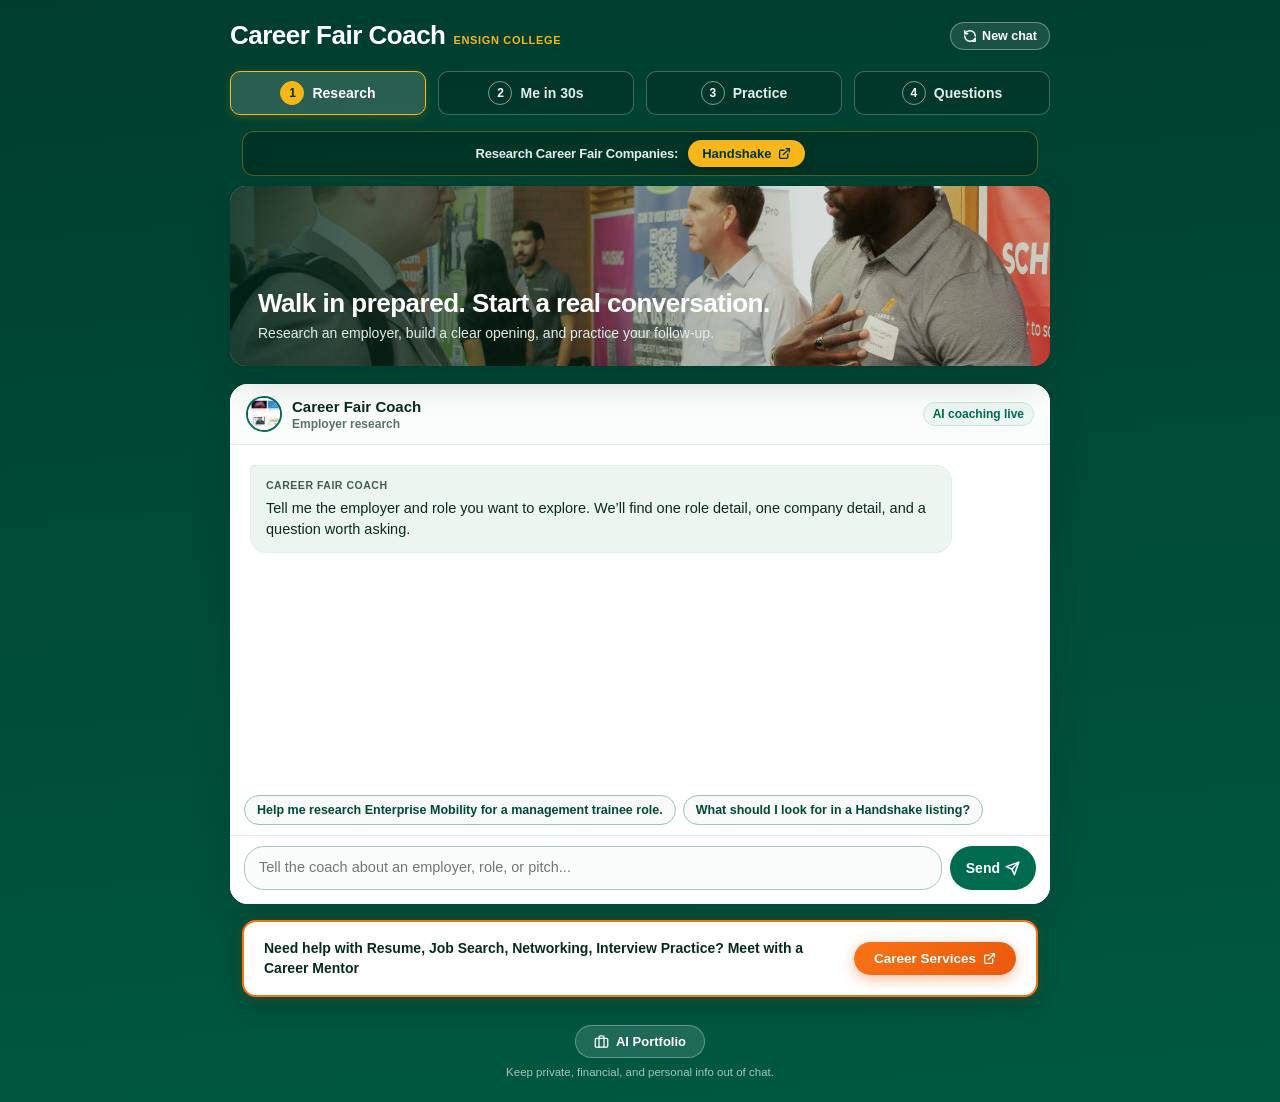
==== public/index.html @ 09204de1 "ensign-career-fair-coach: add Vercel Speed Insights script alongside Web Analytics" ====
<!doctype html>
<html lang="en">
  <head>
    <meta charset="UTF-8" />
    <meta name="viewport" content="width=device-width, initial-scale=1.0, maximum-scale=1.0, user-scalable=no" />
    <meta name="theme-color" content="#004937" />
    <title>Ensign Career Fair Coach</title>
    <link rel="icon" href="favicon.svg" type="image/svg+xml" />
    <link rel="stylesheet" href="styles.css" />
    <!-- Vercel Web Analytics -->
    <script>
      window.va = window.va || function () { (window.vaq = window.vaq || []).push(arguments); };
    </script>
    <script defer src="/_vercel/insights/script.js"></script>
    <!-- Vercel Speed Insights -->
    <script>
      window.si = window.si || function () { (window.siq = window.siq || []).push(arguments); };
    </script>
    <script defer src="/_vercel/speed-insights/script.js"></script>
  </head>
  <body>
    <div class="app-container">
      <header class="topbar">
        <div class="brand-group">
          <a class="brand" href="#top" aria-label="Career Fair Coach home">Career Fair Coach</a>
          <span class="brand-sub">Ensign College</span>
        </div>
        <button id="new-chat" class="quiet-button" type="button" aria-label="Start a new conversation">
          <svg width="14" height="14" viewBox="0 0 24 24" fill="none" stroke="currentColor" stroke-width="2.5" stroke-linecap="round" stroke-linejoin="round" aria-hidden="true"><path d="M21 12a9 9 0 0 0-9-9 9.75 9.75 0 0 0-6.74 2.74L3 8"/><path d="M3 3v5h5"/><path d="M3 12a9 9 0 0 0 9 9 9.75 9.75 0 0 0 6.74-2.74L21 16"/><path d="M16 21h5v-5"/></svg>
          <span>New chat</span>
        </button>
      </header>

      <!-- Compact 4-step prep flow -->
      <nav class="step-nav" aria-label="Career Fair preparation steps">
        <div class="step-list">
          <button class="step-btn active" data-mode="research" type="button">
            <span class="step-num">1</span>
            <span class="step-text">Research</span>
          </button>
          <button class="step-btn" data-mode="pitch" type="button">
            <span class="step-num">2</span>
            <span class="step-text">Me in 30s</span>
          </button>
          <button class="step-btn" data-mode="practice" type="button">
            <span class="step-num">3</span>
            <span class="step-text">Practice</span>
          </button>
          <button class="step-btn" data-mode="questions" type="button">
            <span class="step-num">4</span>
            <span class="step-text">Questions</span>
          </button>
        </div>
      </nav>

      <!-- Handshake Research Banner -->
      <section class="handshake-banner" aria-label="Research Career Fair Companies">
        <span class="handshake-text">Research Career Fair Companies:</span>
        <a class="handshake-btn" href="https://ensign.joinhandshake.com/stu/schools/771" target="_blank" rel="noopener noreferrer">
          <span>Handshake</span>
          <svg width="13" height="13" viewBox="0 0 24 24" fill="none" stroke="currentColor" stroke-width="2.5" stroke-linecap="round" stroke-linejoin="round" aria-hidden="true"><path d="M18 13v6a2 2 0 0 1-2 2H5a2 2 0 0 1-2-2V8a2 2 0 0 1 2-2h6"/><polyline points="15 3 21 3 21 9"/><line x1="10" y1="14" x2="21" y2="3"/></svg>
        </a>
      </section>

      <main class="main-content">
        <!-- Desktop-only hero banner -->
        <section class="desktop-hero">
          <img src="assets/career-fair-conversation.jpg" alt="A student and employer representative speaking at a Career Fair" />
          <div class="hero-copy">
            <h1>Walk in prepared. Start a real conversation.</h1>
            <p>Research an employer, build a clear opening, and practice your follow-up.</p>
          </div>
        </section>

        <!-- Main Chat Panel (Always immediately visible on mobile) -->
        <section class="coach-panel" aria-live="polite">
          <div class="coach-head">
            <img src="assets/career-fair-coach.jpeg" alt="Ensign Career Fair Coach" />
            <div class="coach-info">
              <p class="coach-name">Career Fair Coach</p>
              <p id="mode-label" class="mode-label">Employer research</p>
            </div>
            <span id="service-status" class="status">AI coaching live</span>
          </div>

          <div id="messages" class="messages"></div>

          <div class="suggestions-wrap">
            <div class="suggestions" id="suggestions"></div>
          </div>

          <form id="chat-form" class="composer">
            <label class="sr-only" for="message-input">Message the Career Fair Coach</label>
            <textarea id="message-input" rows="1" placeholder="Tell the coach about an employer, role, or pitch..."></textarea>
            <button type="submit" aria-label="Send message" id="send-button">
              <span>Send</span>
              <svg width="15" height="15" viewBox="0 0 24 24" fill="none" stroke="currentColor" stroke-width="2.5" stroke-linecap="round" stroke-linejoin="round" aria-hidden="true"><line x1="22" y1="2" x2="11" y2="13"/><polygon points="22 2 15 22 11 13 2 9 22 2"/></svg>
            </button>
          </form>
        </section>
      </main>

      <!-- Career Mentor Callout -->
      <aside class="mentor-callout" aria-label="Meet with a Career Mentor">
        <div class="mentor-callout-content">
          <p class="mentor-callout-text">Need help with Resume, Job Search, Networking, Interview Practice? Meet with a Career Mentor</p>
          <a class="mentor-callout-btn" href="https://www.ensign.edu/CIS" target="_blank" rel="noopener noreferrer">
            <span>Career Services</span>
            <svg width="13" height="13" viewBox="0 0 24 24" fill="none" stroke="currentColor" stroke-width="2.5" stroke-linecap="round" stroke-linejoin="round" aria-hidden="true"><path d="M18 13v6a2 2 0 0 1-2 2H5a2 2 0 0 1-2-2V8a2 2 0 0 1 2-2h6"/><polyline points="15 3 21 3 21 9"/><line x1="10" y1="14" x2="21" y2="3"/></svg>
          </a>
        </div>
      </aside>

      <footer class="app-footer">
        <a class="portfolio-btn" href="/">
          <svg width="15" height="15" viewBox="0 0 24 24" fill="none" stroke="currentColor" stroke-width="2" stroke-linecap="round" stroke-linejoin="round" aria-hidden="true"><rect x="2" y="7" width="20" height="14" rx="2" ry="2"/><path d="M16 21V5a2 2 0 0 0-2-2h-4a2 2 0 0 0-2 2v16"/></svg>
          <span>AI Portfolio</span>
        </a>
        <p class="footer-privacy">Keep private, financial, and personal info out of chat.</p>
      </footer>
    </div>
    <script src="app.js"></script>
  </body>
</html>
---- public/styles.css ----
:root {
  --green: #006b4e;
  --green-deep: #004937;
  --green-darker: #003628;
  --gold: #f7b619;
  --ink: #092a20;
  --muted: #577369;
  --paper: #ffffff;
  --bubble-ai: #edf5f1;
  --line: #e2ece7;
  --shadow: 0 12px 36px rgba(0, 35, 25, 0.22);
  font-family: -apple-system, BlinkMacSystemFont, "Segoe UI", Roboto, Helvetica, Arial, sans-serif;
}

* {
  box-sizing: border-box;
  -webkit-tap-highlight-color: transparent;
}

html, body {
  margin: 0;
  padding: 0;
  min-height: 100vh;
  background: var(--green-deep);
  background: linear-gradient(175deg, #003d2e 0%, #004937 40%, #005941 100%);
  color: var(--paper);
}

.app-container {
  display: flex;
  flex-direction: column;
  min-height: 100vh;
  max-width: 860px;
  margin: 0 auto;
}

/* Header */
.topbar {
  display: flex;
  align-items: center;
  justify-content: space-between;
  padding: 12px 16px 8px;
}

.brand-group {
  display: flex;
  align-items: baseline;
  gap: 8px;
}

.brand {
  color: #ffffff;
  text-decoration: none;
  font-size: 20px;
  font-weight: 800;
  letter-spacing: -0.5px;
}

.brand-sub {
  font-size: 11px;
  color: var(--gold);
  font-weight: 700;
  text-transform: uppercase;
  letter-spacing: 0.06em;
}

.quiet-button {
  display: inline-flex;
  align-items: center;
  gap: 5px;
  border: 1px solid rgba(255, 255, 255, 0.35);
  background: rgba(255, 255, 255, 0.1);
  color: #ffffff;
  padding: 6px 12px;
  border-radius: 16px;
  font-size: 12.5px;
  font-weight: 600;
  cursor: pointer;
  text-decoration: none;
  transition: background 0.15s ease, border-color 0.15s ease;
}

.quiet-button:hover, .quiet-button:active {
  background: rgba(255, 255, 255, 0.2);
  border-color: rgba(255, 255, 255, 0.6);
}

/* Compact 4-Step Prep Navigation */
.step-nav {
  padding: 4px 12px 10px;
}

.step-list {
  display: grid;
  grid-template-columns: repeat(4, 1fr);
  gap: 6px;
}

.step-btn {
  display: flex;
  align-items: center;
  justify-content: center;
  gap: 5px;
  height: 38px;
  padding: 2px 4px;
  border: 1px solid rgba(255, 255, 255, 0.25);
  border-radius: 10px;
  background: rgba(0, 38, 28, 0.35);
  color: #e3efe9;
  font: inherit;
  cursor: pointer;
  transition: all 0.18s ease;
}

.step-num {
  width: 20px;
  height: 20px;
  min-width: 20px;
  display: grid;
  place-items: center;
  border-radius: 50%;
  font-size: 11px;
  font-weight: 800;
  color: #ffffff;
  border: 1.5px solid rgba(255, 255, 255, 0.5);
  transition: all 0.18s ease;
}

.step-text {
  font-size: 12px;
  font-weight: 700;
  white-space: nowrap;
  overflow: hidden;
  text-overflow: ellipsis;
}

.step-btn:hover {
  background: rgba(255, 255, 255, 0.12);
  border-color: rgba(255, 255, 255, 0.45);
}

.step-btn.active {
  background: rgba(255, 255, 255, 0.16);
  border-color: var(--gold);
  box-shadow: 0 2px 8px rgba(247, 182, 25, 0.2);
}

.step-btn.active .step-num {
  background: var(--gold);
  color: var(--green-darker);
  border-color: var(--gold);
}

.step-btn.active .step-text {
  color: #ffffff;
}

/* Handshake Research Banner */
.handshake-banner {
  display: flex;
  align-items: center;
  justify-content: center;
  gap: 10px;
  margin: 0 12px 10px;
  padding: 8px 14px;
  background: rgba(0, 36, 26, 0.45);
  border: 1px solid rgba(247, 182, 25, 0.35);
  border-radius: 12px;
  backdrop-filter: blur(8px);
  text-align: center;
  flex-wrap: wrap;
}

.handshake-text {
  font-size: 13px;
  font-weight: 600;
  color: #e3efe9;
  letter-spacing: -0.2px;
}

.handshake-btn {
  display: inline-flex;
  align-items: center;
  gap: 6px;
  background: var(--gold);
  color: var(--green-darker);
  font-size: 13px;
  font-weight: 700;
  padding: 6px 14px;
  border-radius: 20px;
  text-decoration: none;
  box-shadow: 0 2px 8px rgba(0, 0, 0, 0.18);
  transition: transform 0.15s ease, background 0.15s ease, box-shadow 0.15s ease;
}

.handshake-btn:hover {
  background: #ffc433;
  transform: translateY(-1px);
  box-shadow: 0 4px 12px rgba(247, 182, 25, 0.35);
}

.handshake-btn:active {
  transform: translateY(0);
}

/* Main Content Workspace */
.main-content {
  flex: 1;
  display: flex;
  flex-direction: column;
  padding: 0 12px;
}

/* Desktop Hero banner (hidden on mobile) */
.desktop-hero {
  display: none;
}

/* Coach Chat Panel */
.coach-panel {
  flex: 1;
  display: flex;
  flex-direction: column;
  background: var(--paper);
  color: var(--ink);
  border-radius: 18px;
  box-shadow: var(--shadow);
  overflow: hidden;
  min-height: 480px;
}

.coach-head {
  display: flex;
  align-items: center;
  gap: 10px;
  padding: 12px 16px;
  border-bottom: 1px solid var(--line);
  background: #fbfdfc;
}

.coach-head img {
  width: 36px;
  height: 36px;
  border-radius: 50%;
  object-fit: cover;
  border: 2px solid var(--green);
}

.coach-info {
  flex: 1;
  min-width: 0;
}

.coach-name {
  margin: 0;
  font-size: 15px;
  font-weight: 800;
  color: var(--ink);
  line-height: 1.2;
}

.mode-label {
  margin: 1px 0 0;
  font-size: 12px;
  color: var(--muted);
  font-weight: 600;
}

.status {
  font-size: 12px;
  font-weight: 700;
  color: var(--green);
  background: #edf7f2;
  padding: 4px 9px;
  border-radius: 12px;
  border: 1px solid #cbe6db;
}

/* Messages */
.messages {
  flex: 1;
  min-height: 260px;
  max-height: calc(100vh - 310px);
  overflow-y: auto;
  -webkit-overflow-scrolling: touch;
  padding: 16px 14px;
  display: flex;
  flex-direction: column;
  gap: 12px;
}

.message {
  max-width: 90%;
  padding: 12px 15px;
  border-radius: 16px;
  line-height: 1.48;
  font-size: 14.5px;
  white-space: pre-wrap;
  word-break: break-word;
}

.message.assistant {
  background: var(--bubble-ai);
  color: var(--ink);
  align-self: flex-start;
  border-top-left-radius: 4px;
  border: 1px solid #e1eee7;
}

.message.user {
  background: var(--green);
  color: #ffffff;
  align-self: flex-end;
  border-top-right-radius: 4px;
}

.message small {
  display: block;
  margin-bottom: 4px;
  font-size: 10.5px;
  font-weight: 800;
  letter-spacing: 0.05em;
  text-transform: uppercase;
  opacity: 0.75;
}

/* Suggested Prompts */
.suggestions-wrap {
  padding: 4px 14px 10px;
  overflow-x: auto;
  -webkit-overflow-scrolling: touch;
}

.suggestions {
  display: flex;
  gap: 7px;
  flex-wrap: nowrap;
}

.suggestions button {
  border: 1px solid #9dc4b6;
  border-radius: 16px;
  background: #f7faf8;
  color: var(--green-deep);
  padding: 7px 12px;
  font: inherit;
  font-size: 12.5px;
  font-weight: 600;
  white-space: nowrap;
  flex-shrink: 0;
  cursor: pointer;
  transition: background 0.15s ease, border-color 0.15s ease;
}

.suggestions button:hover, .suggestions button:active {
  background: #eaf3ef;
  border-color: var(--green);
}

/* Composer Form */
.composer {
  display: flex;
  align-items: flex-end;
  gap: 8px;
  padding: 10px 14px 14px;
  border-top: 1px solid var(--line);
  background: #ffffff;
}

textarea#message-input {
  flex: 1;
  height: 44px;
  min-height: 44px;
  max-height: 90px;
  padding: 11px 14px;
  border: 1.5px solid #a8c7bd;
  border-radius: 20px;
  color: var(--ink);
  font: inherit;
  font-size: 14.5px;
  line-height: 1.35;
  resize: none;
  background: #fafcfb;
}

textarea#message-input:focus {
  outline: none;
  border-color: var(--green);
  background: #ffffff;
  box-shadow: 0 0 0 3px rgba(0, 107, 78, 0.15);
}

.composer button {
  height: 44px;
  padding: 0 16px;
  border: 0;
  border-radius: 22px;
  background: var(--green);
  color: #ffffff;
  font: inherit;
  font-size: 14px;
  font-weight: 700;
  cursor: pointer;
  display: inline-flex;
  align-items: center;
  gap: 5px;
  flex-shrink: 0;
  transition: background 0.15s ease, transform 0.1s ease;
}

.composer button:hover {
  background: var(--green-darker);
}

.composer button:active {
  transform: scale(0.97);
}

.sr-only {
  position: absolute;
  width: 1px;
  height: 1px;
  overflow: hidden;
  clip: rect(0, 0, 0, 0);
}

/* Bottom Footer with AI Portfolio Button */
.app-footer {
  padding: 16px 16px 24px;
  display: flex;
  flex-direction: column;
  align-items: center;
  gap: 8px;
  text-align: center;
}

.portfolio-btn {
  display: inline-flex;
  align-items: center;
  gap: 7px;
  padding: 8px 18px;
  background: rgba(255, 255, 255, 0.12);
  border: 1px solid rgba(255, 255, 255, 0.3);
  border-radius: 20px;
  color: #ffffff;
  text-decoration: none;
  font-size: 13px;
  font-weight: 600;
  transition: background 0.15s ease, border-color 0.15s ease;
}

.portfolio-btn:hover, .portfolio-btn:active {
  background: rgba(255, 255, 255, 0.22);
  border-color: rgba(255, 255, 255, 0.6);
}

.footer-privacy {
  margin: 0;
  font-size: 11.5px;
  color: rgba(255, 255, 255, 0.65);
}

/* Tablet & Desktop Enhancements */
@media (min-width: 860px) {
  .app-container {
    padding: 0 20px;
  }

  .topbar {
    padding: 20px 0 14px;
  }

  .brand {
    font-size: 26px;
  }

  .step-nav {
    padding: 6px 0 16px;
  }

  .step-list {
    gap: 12px;
  }

  .step-btn {
    height: 44px;
    padding: 4px 12px;
    gap: 8px;
  }

  .step-num {
    width: 24px;
    height: 24px;
    font-size: 12px;
  }

  .step-text {
    font-size: 14px;
  }

  .main-content {
    padding: 0;
    gap: 18px;
  }

  .desktop-hero {
    display: block;
    position: relative;
    height: 180px;
    overflow: hidden;
    border-radius: 16px;
    box-shadow: var(--shadow);
  }

  .desktop-hero:after {
    content: "";
    position: absolute;
    inset: 0;
    background: linear-gradient(90deg, rgba(0, 38, 28, 0.85), rgba(0, 38, 28, 0.15) 70%);
  }

  .desktop-hero img {
    width: 100%;
    height: 100%;
    object-fit: cover;
    object-position: center;
  }

  .hero-copy {
    position: absolute;
    z-index: 1;
    left: 28px;
    bottom: 22px;
    max-width: 540px;
  }

  .hero-copy h1 {
    margin: 0 0 6px;
    font-size: 26px;
    line-height: 1.15;
    letter-spacing: -0.5px;
  }

  .hero-copy p {
    margin: 0;
    font-size: 14px;
    line-height: 1.4;
    color: #e0eee8;
  }

  .coach-panel {
    min-height: 520px;
  }

  .messages {
    max-height: 420px;
    padding: 20px;
  }

  .suggestions {
    flex-wrap: wrap;
  }
}

/* Feedback Controls */
.answer-feedback {
  margin-top: 8px;
  padding: 8px 10px;
  border-radius: 10px;
  background: rgba(246, 247, 244, 0.85);
  border: 1px solid var(--line);
}

.feedback-prompt {
  margin: 0 0 6px;
  font-size: 11.5px;
  color: var(--muted);
  font-weight: 600;
}

.feedback-controls,
.feedback-form-actions {
  display: flex;
  flex-wrap: wrap;
  gap: 6px;
}

.feedback-button {
  display: inline-flex;
  align-items: center;
  gap: 4px;
  min-height: 28px;
  padding: 4px 10px;
  border: 1px solid #cbd5e1;
  border-radius: 8px;
  background: #ffffff;
  color: var(--ink);
  font-size: 12px;
  font-weight: 600;
  cursor: pointer;
  transition: all 0.15s ease;
}

.feedback-button:hover:not(:disabled) {
  border-color: var(--green);
  background: #f0fdf4;
}

.feedback-button:disabled {
  opacity: 0.5;
  cursor: not-allowed;
}

.feedback-up {
  color: #15803d;
}

.feedback-down {
  color: #b91c1c;
}

.feedback-submit {
  background: var(--green);
  color: #ffffff;
  border-color: var(--green);
}

.feedback-submit:hover:not(:disabled) {
  background: var(--green-deep);
  color: #ffffff;
}

.feedback-form {
  margin-top: 8px;
  padding-top: 8px;
  border-top: 1px solid var(--line);
}

.feedback-form[hidden] {
  display: none;
}

.feedback-form label {
  display: block;
  margin: 6px 0 3px;
  font-size: 11px;
  font-weight: 700;
  color: var(--muted);
  text-transform: uppercase;
  letter-spacing: 0.04em;
}

.feedback-form textarea {
  width: 100%;
  padding: 7px 9px;
  border: 1px solid #cbd5e1;
  border-radius: 6px;
  font: inherit;
  font-size: 12.5px;
  color: var(--ink);
  background: #ffffff;
  resize: vertical;
}

.feedback-form textarea:focus {
  outline: none;
  border-color: var(--green);
}

.feedback-warning {
  margin: 5px 0 8px;
  font-size: 11px;
  color: var(--muted);
  line-height: 1.35;
}

.feedback-status {
  margin: 6px 0 0;
  font-size: 12px;
  font-weight: 600;
  line-height: 1.4;
}

.feedback-status.feedback-success {
  color: #15803d;
}

.feedback-status.feedback-error {
  color: #b91c1c;
}

/* Career Mentor Callout */
.mentor-callout {
  margin: 16px 12px 12px;
  padding: 16px 20px;
  background: #ffffff;
  border: 2px solid #f97316;
  border-radius: 14px;
  box-shadow: 0 8px 24px rgba(0, 0, 0, 0.22), 0 2px 12px rgba(249, 115, 22, 0.2);
}

.mentor-callout-content {
  display: flex;
  align-items: center;
  justify-content: space-between;
  gap: 16px;
  flex-wrap: wrap;
}

.mentor-callout-text {
  margin: 0;
  font-size: 14px;
  line-height: 1.45;
  color: #062b1e;
  font-weight: 700;
  flex: 1;
  min-width: 250px;
}

.mentor-callout-btn {
  display: inline-flex;
  align-items: center;
  gap: 7px;
  background: #ea580c;
  background: linear-gradient(135deg, #f97316 0%, #ea580c 100%);
  color: #ffffff;
  border: none;
  font-size: 13.5px;
  font-weight: 800;
  padding: 9px 20px;
  border-radius: 22px;
  text-decoration: none;
  white-space: nowrap;
  transition: all 0.18s ease;
  box-shadow: 0 4px 14px rgba(234, 88, 12, 0.4);
}

.mentor-callout-btn:hover {
  background: linear-gradient(135deg, #ea580c 0%, #c2410c 100%);
  transform: translateY(-2px);
  box-shadow: 0 6px 18px rgba(234, 88, 12, 0.55);
}

.mentor-callout-btn:active {
  transform: translateY(0);
}

@media (prefers-reduced-motion: reduce) {
  *, *:before, *:after {
    transition: none !important;
    scroll-behavior: auto !important;
  }
}
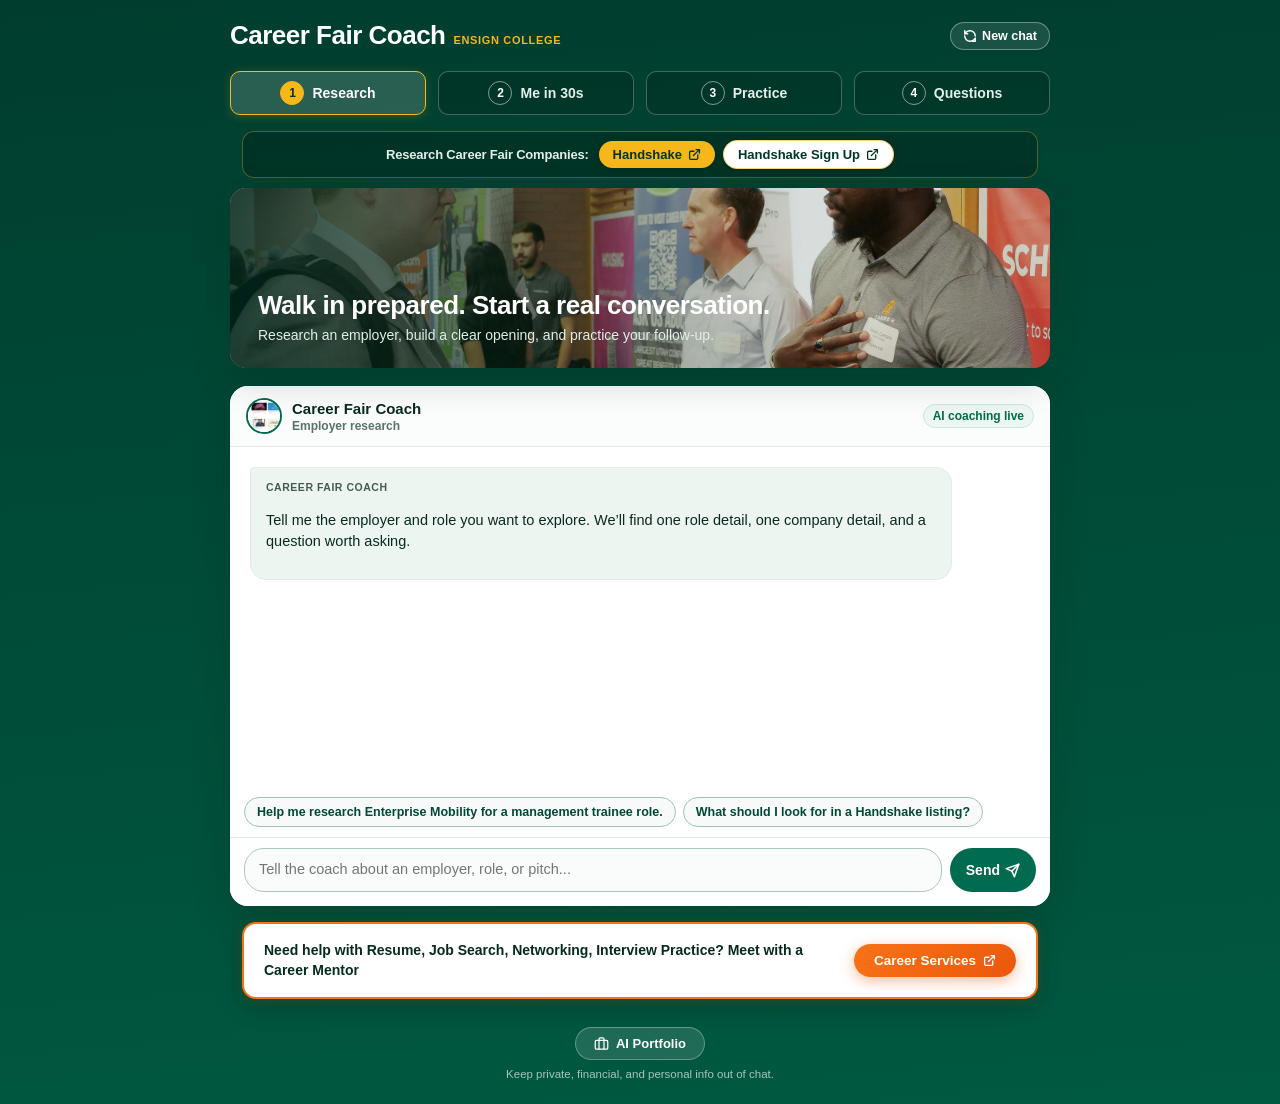
==== commit 9b88814d: "Career Fair Coach: format Handshake links as clean clickable text and add Handshake + Sign Up action" ====
--- a/public/index.html
+++ b/public/index.html
@@ -56,10 +56,16 @@
       <!-- Handshake Research Banner -->
       <section class="handshake-banner" aria-label="Research Career Fair Companies">
         <span class="handshake-text">Research Career Fair Companies:</span>
-        <a class="handshake-btn" href="https://ensign.joinhandshake.com/stu/schools/771" target="_blank" rel="noopener noreferrer">
-          <span>Handshake</span>
-          <svg width="13" height="13" viewBox="0 0 24 24" fill="none" stroke="currentColor" stroke-width="2.5" stroke-linecap="round" stroke-linejoin="round" aria-hidden="true"><path d="M18 13v6a2 2 0 0 1-2 2H5a2 2 0 0 1-2-2V8a2 2 0 0 1 2-2h6"/><polyline points="15 3 21 3 21 9"/><line x1="10" y1="14" x2="21" y2="3"/></svg>
-        </a>
+        <div class="handshake-actions">
+          <a class="handshake-btn" href="https://ensign.joinhandshake.com/login" target="_blank" rel="noopener noreferrer">
+            <span>Handshake</span>
+            <svg width="13" height="13" viewBox="0 0 24 24" fill="none" stroke="currentColor" stroke-width="2.5" stroke-linecap="round" stroke-linejoin="round" aria-hidden="true"><path d="M18 13v6a2 2 0 0 1-2 2H5a2 2 0 0 1-2-2V8a2 2 0 0 1 2-2h6"/><polyline points="15 3 21 3 21 9"/><line x1="10" y1="14" x2="21" y2="3"/></svg>
+          </a>
+          <a class="handshake-btn handshake-btn-secondary" href="https://www.ensign.edu/creating-a-handshake-account" target="_blank" rel="noopener noreferrer">
+            <span>Handshake Sign Up</span>
+            <svg width="13" height="13" viewBox="0 0 24 24" fill="none" stroke="currentColor" stroke-width="2.5" stroke-linecap="round" stroke-linejoin="round" aria-hidden="true"><path d="M18 13v6a2 2 0 0 1-2 2H5a2 2 0 0 1-2-2V8a2 2 0 0 1 2-2h6"/><polyline points="15 3 21 3 21 9"/><line x1="10" y1="14" x2="21" y2="3"/></svg>
+          </a>
+        </div>
       </section>
 
       <main class="main-content">
--- a/public/styles.css
+++ b/public/styles.css
@@ -178,6 +178,13 @@
   letter-spacing: -0.2px;
 }
 
+.handshake-actions {
+  display: flex;
+  align-items: center;
+  gap: 8px;
+  flex-wrap: wrap;
+}
+
 .handshake-btn {
   display: inline-flex;
   align-items: center;
@@ -201,6 +208,17 @@
 
 .handshake-btn:active {
   transform: translateY(0);
+}
+
+.handshake-btn-secondary {
+  background: #ffffff;
+  color: var(--green-darker);
+  border: 1px solid rgba(247, 182, 25, 0.6);
+}
+
+.handshake-btn-secondary:hover {
+  background: #fdf6e2;
+  border-color: var(--gold);
 }
 
 /* Main Content Workspace */
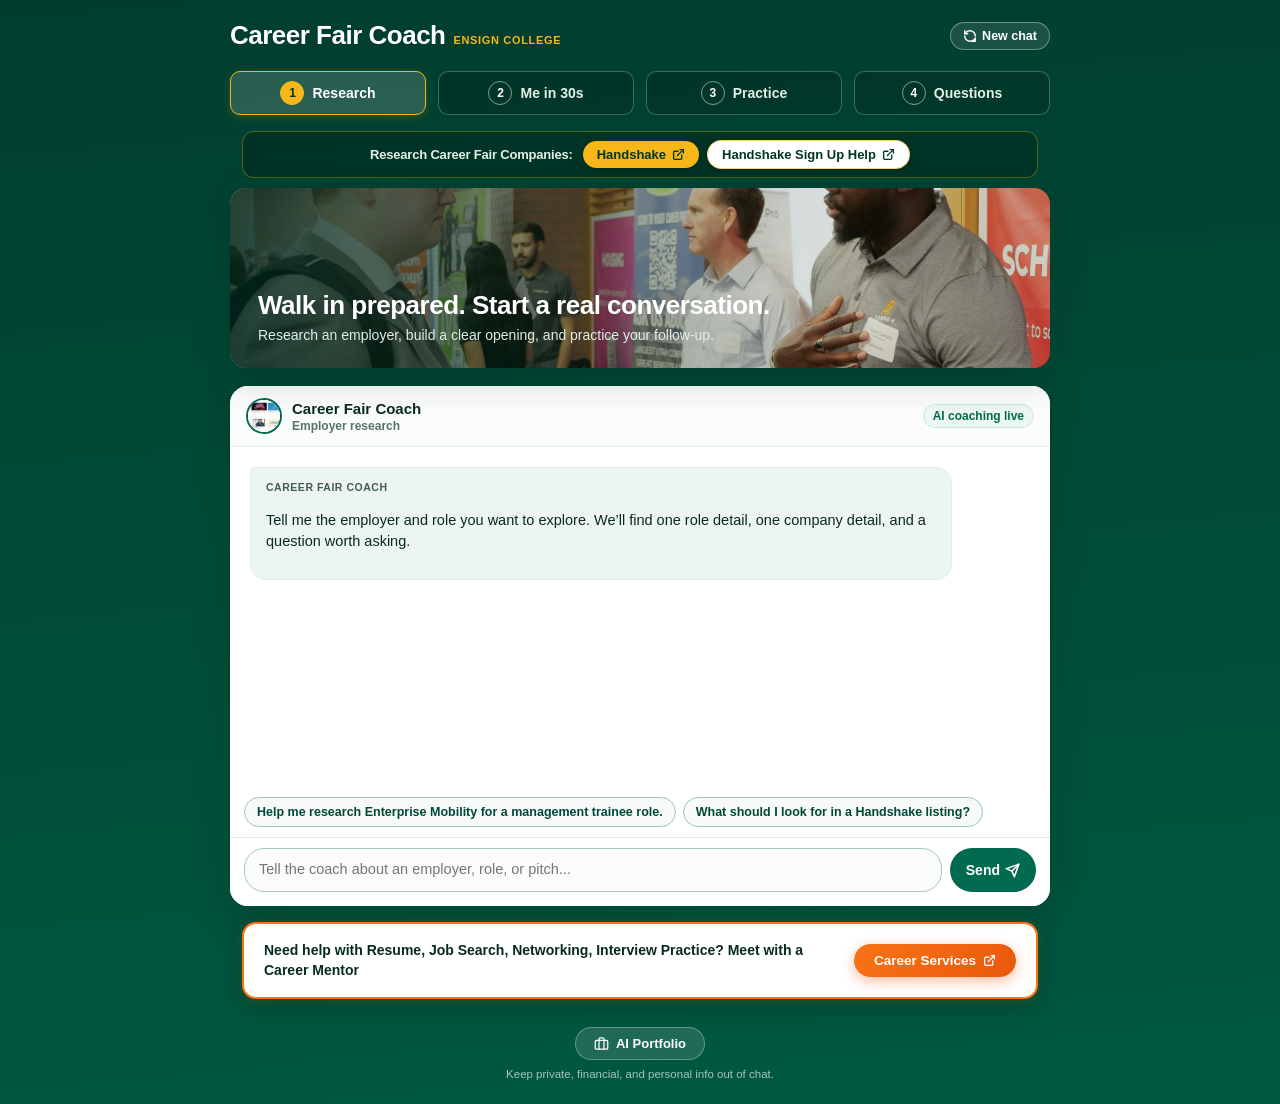
==== commit a6f91003: "Career Fair Coach: update Handshake banner buttons and enrich system prompt with Handshake fair navi" ====
--- a/public/index.html
+++ b/public/index.html
@@ -57,12 +57,12 @@
       <section class="handshake-banner" aria-label="Research Career Fair Companies">
         <span class="handshake-text">Research Career Fair Companies:</span>
         <div class="handshake-actions">
-          <a class="handshake-btn" href="https://ensign.joinhandshake.com/login" target="_blank" rel="noopener noreferrer">
+          <a class="handshake-btn" href="https://ensign.joinhandshake.com/stu/schools/771" target="_blank" rel="noopener noreferrer">
             <span>Handshake</span>
             <svg width="13" height="13" viewBox="0 0 24 24" fill="none" stroke="currentColor" stroke-width="2.5" stroke-linecap="round" stroke-linejoin="round" aria-hidden="true"><path d="M18 13v6a2 2 0 0 1-2 2H5a2 2 0 0 1-2-2V8a2 2 0 0 1 2-2h6"/><polyline points="15 3 21 3 21 9"/><line x1="10" y1="14" x2="21" y2="3"/></svg>
           </a>
           <a class="handshake-btn handshake-btn-secondary" href="https://www.ensign.edu/creating-a-handshake-account" target="_blank" rel="noopener noreferrer">
-            <span>Handshake Sign Up</span>
+            <span>Handshake Sign Up Help</span>
             <svg width="13" height="13" viewBox="0 0 24 24" fill="none" stroke="currentColor" stroke-width="2.5" stroke-linecap="round" stroke-linejoin="round" aria-hidden="true"><path d="M18 13v6a2 2 0 0 1-2 2H5a2 2 0 0 1-2-2V8a2 2 0 0 1 2-2h6"/><polyline points="15 3 21 3 21 9"/><line x1="10" y1="14" x2="21" y2="3"/></svg>
           </a>
         </div>
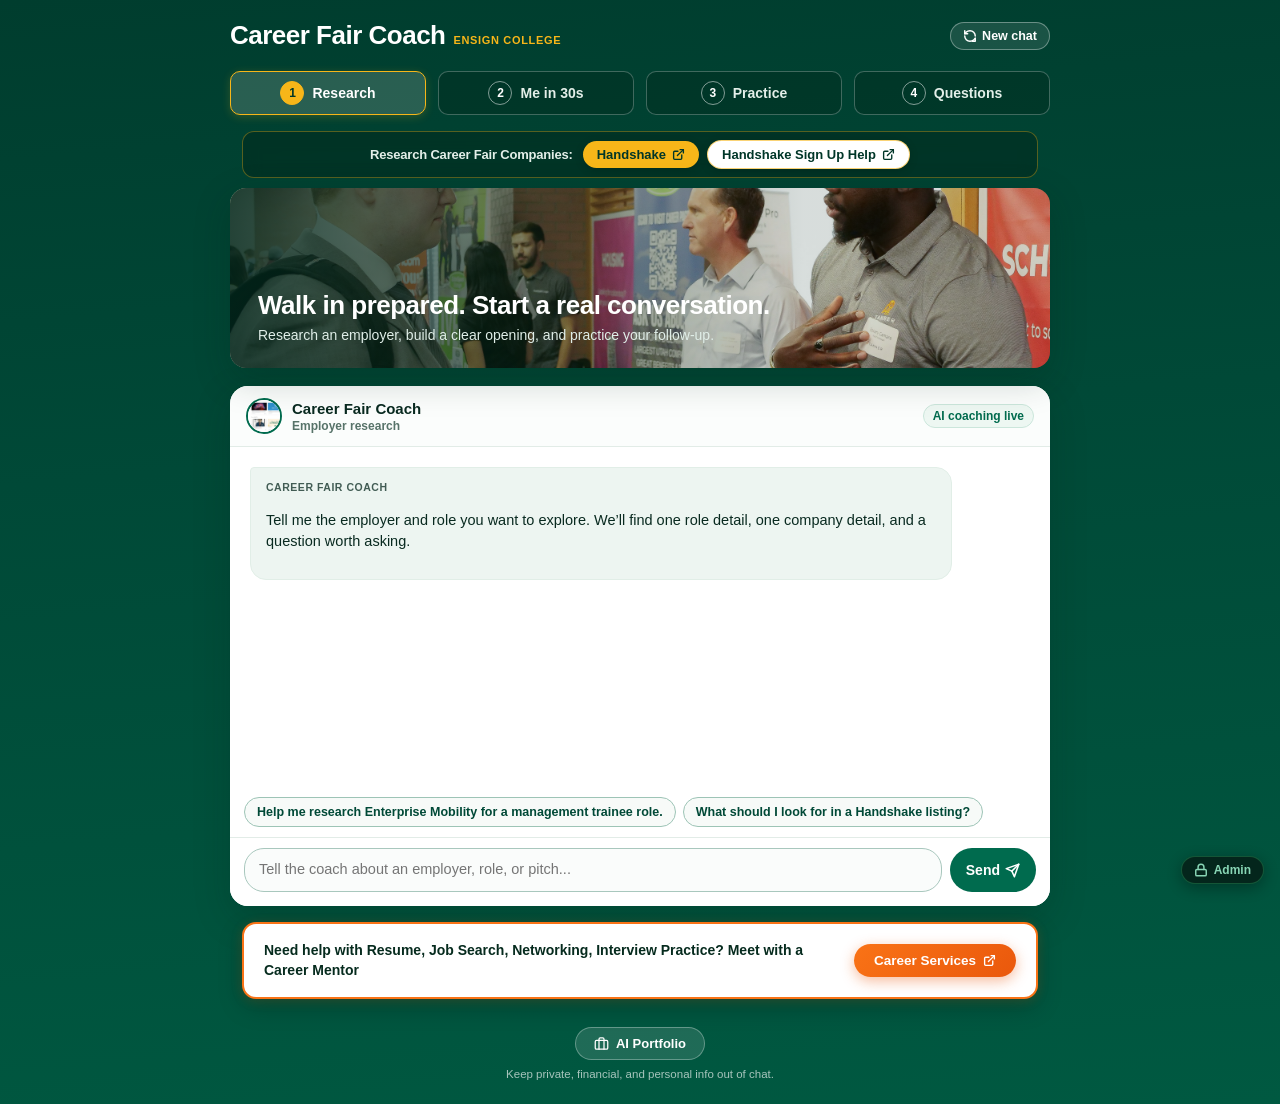
==== commit 0d5db98b: "Career Fair Coach: add bottom-right Admin button and feedback review panel" ====
--- a/public/index.html
+++ b/public/index.html
@@ -124,6 +124,12 @@
         </a>
         <p class="footer-privacy">Keep private, financial, and personal info out of chat.</p>
       </footer>
+
+      <!-- Admin review button in bottom right -->
+      <a href="admin.html" class="admin-fab" id="admin-fab" title="Staff Admin Review" aria-label="Staff Admin Review">
+        <svg width="14" height="14" viewBox="0 0 24 24" fill="none" stroke="currentColor" stroke-width="2.5" stroke-linecap="round" stroke-linejoin="round" aria-hidden="true"><rect x="3" y="11" width="18" height="11" rx="2" ry="2"></rect><path d="M7 11V7a5 5 0 0 1 10 0v4"></path></svg>
+        <span>Admin</span>
+      </a>
     </div>
     <script src="app.js"></script>
   </body>
--- a/public/styles.css
+++ b/public/styles.css
@@ -770,3 +770,41 @@
   }
 }
 
+/* Floating Admin Review Button (Bottom Right) */
+.admin-fab {
+  position: fixed;
+  bottom: 16px;
+  right: 16px;
+  z-index: 999;
+  display: inline-flex;
+  align-items: center;
+  gap: 6px;
+  padding: 6px 12px;
+  background: rgba(7, 21, 16, 0.85);
+  border: 1px solid rgba(74, 222, 128, 0.3);
+  border-radius: 999px;
+  color: #a7f3d0;
+  text-decoration: none;
+  font-size: 12px;
+  font-weight: 700;
+  box-shadow: 0 4px 16px rgba(0, 0, 0, 0.4);
+  backdrop-filter: blur(8px);
+  -webkit-backdrop-filter: blur(8px);
+  transition: all 0.2s ease;
+  opacity: 0.82;
+}
+
+.admin-fab:hover {
+  opacity: 1;
+  background: rgba(14, 34, 25, 0.95);
+  border-color: #10b981;
+  color: #ffffff;
+  transform: translateY(-2px);
+  box-shadow: 0 6px 20px rgba(16, 185, 129, 0.3);
+}
+
+.admin-fab:active {
+  transform: translateY(0);
+}
+
+
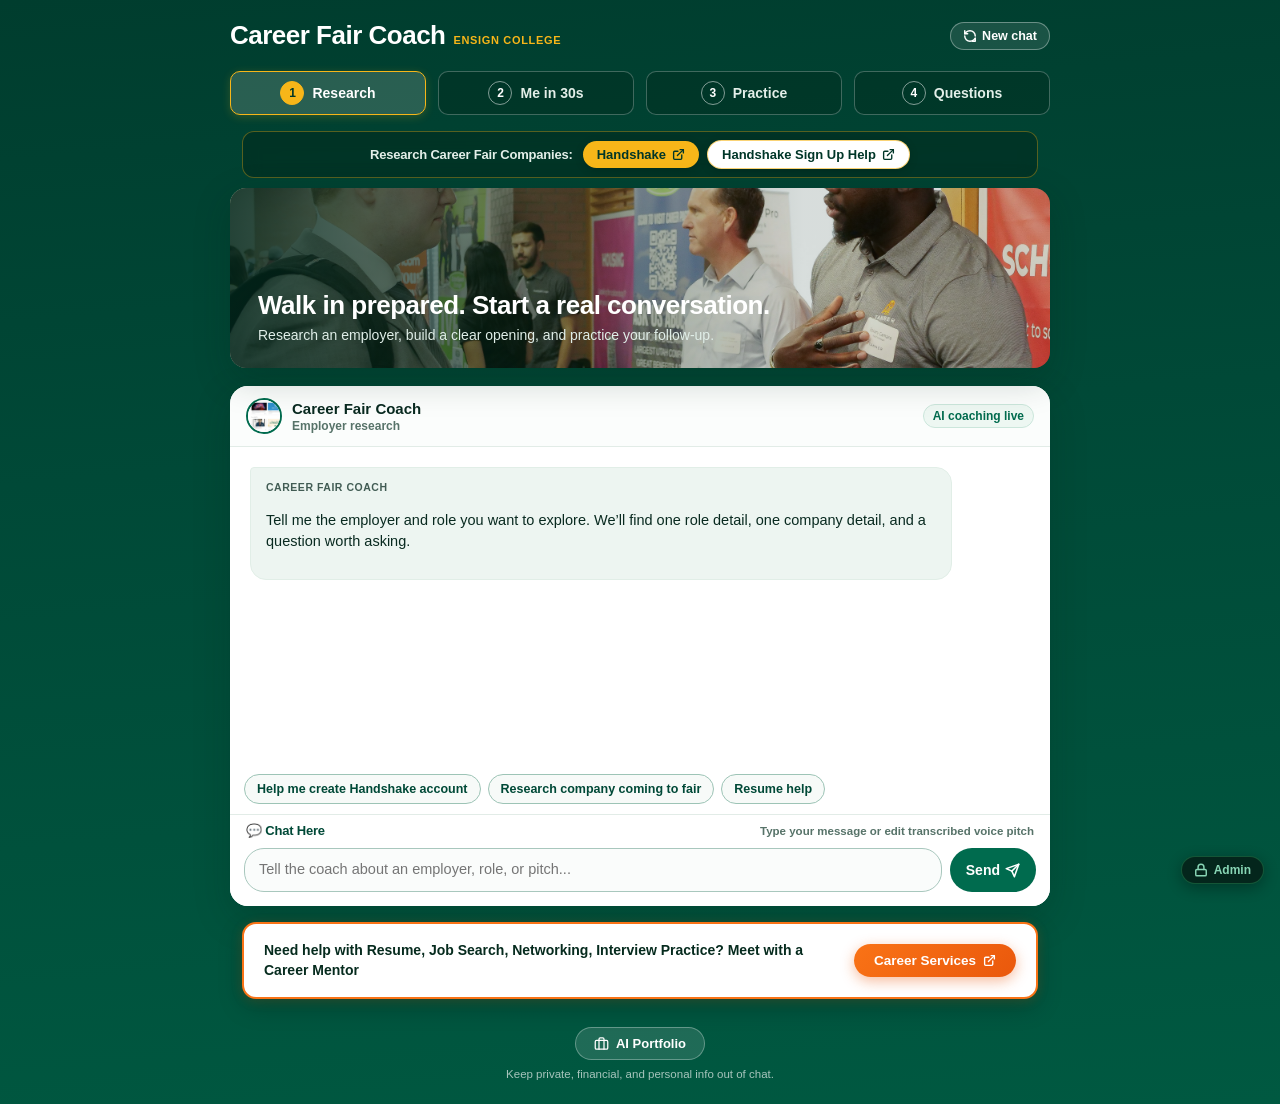
==== commit 19514eda: "Add Chat Here header bar above message composer and sync to Corey" ====
--- a/public/index.html
+++ b/public/index.html
@@ -95,6 +95,63 @@
             <div class="suggestions" id="suggestions"></div>
           </div>
 
+          <!-- Voice Practice Panel (Step 3 Practice Mode) -->
+          <div id="voice-practice-panel" class="voice-practice-panel" hidden>
+            <div class="voice-panel-header">
+              <div class="voice-panel-title-row">
+                <span class="voice-badge">🎤 Voice Pitch Practice</span>
+                <span class="voice-hint">Record your "Me in 30 Seconds" or type below</span>
+              </div>
+              <div class="voice-status-badges">
+                <span id="mic-indicator" class="mic-indicator" title="Microphone Status">
+                  <span class="mic-dot"></span>
+                  <span id="mic-status-label">Mic Ready</span>
+                </span>
+              </div>
+            </div>
+
+            <div class="waveform-container" id="waveform-wrap">
+              <div class="waveform" id="waveform">
+                <div class="waveform-bar"></div>
+                <div class="waveform-bar"></div>
+                <div class="waveform-bar"></div>
+                <div class="waveform-bar"></div>
+                <div class="waveform-bar"></div>
+                <div class="waveform-bar"></div>
+                <div class="waveform-bar"></div>
+                <div class="waveform-bar"></div>
+                <div class="waveform-bar"></div>
+                <div class="waveform-bar"></div>
+                <div class="waveform-bar"></div>
+                <div class="waveform-bar"></div>
+                <div class="waveform-bar"></div>
+                <div class="waveform-bar"></div>
+                <div class="waveform-bar"></div>
+              </div>
+              <p id="voice-timer" class="voice-timer">00:00 (Target: ~30s)</p>
+            </div>
+
+            <div class="voice-controls" aria-label="Voice answer steps">
+              <button type="button" id="btn-voice-record" class="btn-voice btn-voice-record">
+                <span class="voice-step-num">1</span>
+                <span>Start Recording</span>
+              </button>
+              <button type="button" id="btn-voice-stop" class="btn-voice btn-voice-stop" disabled>
+                <span class="voice-step-num">2</span>
+                <span>Stop / Done</span>
+              </button>
+              <button type="button" id="btn-voice-send" class="btn-voice btn-voice-send" disabled>
+                <span class="voice-step-num">3</span>
+                <span>Send Pitch to Coach</span>
+              </button>
+            </div>
+            <p id="voice-status-text" class="voice-status-text"></p>
+          </div>
+
+          <div class="chat-here-bar">
+            <span class="chat-here-title">💬 Chat Here</span>
+            <span class="chat-here-hint">Type your message or edit transcribed voice pitch</span>
+          </div>
           <form id="chat-form" class="composer">
             <label class="sr-only" for="message-input">Message the Career Fair Coach</label>
             <textarea id="message-input" rows="1" placeholder="Tell the coach about an employer, role, or pitch..."></textarea>
--- a/public/styles.css
+++ b/public/styles.css
@@ -375,13 +375,260 @@
   border-color: var(--green);
 }
 
+/* Voice Practice Panel (Mode 3: Practice) */
+.voice-practice-panel {
+  margin: 10px 14px 12px;
+  padding: 14px 16px;
+  background: #f0fdf4;
+  border: 1.5px solid #86efac;
+  border-radius: 14px;
+  box-shadow: 0 4px 12px rgba(16, 185, 129, 0.08);
+}
+
+.voice-practice-panel[hidden] {
+  display: none !important;
+}
+
+.voice-panel-header {
+  display: flex;
+  align-items: center;
+  justify-content: space-between;
+  gap: 10px;
+  flex-wrap: wrap;
+  margin-bottom: 10px;
+}
+
+.voice-panel-title-row {
+  display: flex;
+  align-items: center;
+  gap: 8px;
+  flex-wrap: wrap;
+}
+
+.voice-badge {
+  display: inline-flex;
+  align-items: center;
+  gap: 4px;
+  font-size: 13px;
+  font-weight: 800;
+  color: #065f46;
+  background: #d1fae5;
+  padding: 4px 10px;
+  border-radius: 999px;
+}
+
+.voice-hint {
+  font-size: 12px;
+  color: #047857;
+  font-weight: 600;
+}
+
+.voice-status-badges {
+  display: flex;
+  align-items: center;
+}
+
+.mic-indicator {
+  display: inline-flex;
+  align-items: center;
+  gap: 6px;
+  font-size: 11.5px;
+  font-weight: 700;
+  color: #047857;
+  padding: 3px 8px;
+  background: #ffffff;
+  border: 1px solid #a7f3d0;
+  border-radius: 999px;
+}
+
+.mic-dot {
+  width: 8px;
+  height: 8px;
+  border-radius: 50%;
+  background-color: #10b981;
+}
+
+.mic-dot.recording {
+  background-color: #ef4444;
+  box-shadow: 0 0 8px #ef4444;
+  animation: mic-pulse 1.2s infinite;
+}
+
+@keyframes mic-pulse {
+  0% { transform: scale(0.95); opacity: 0.8; }
+  50% { transform: scale(1.25); opacity: 1; }
+  100% { transform: scale(0.95); opacity: 0.8; }
+}
+
+.waveform-container {
+  display: flex;
+  align-items: center;
+  justify-content: space-between;
+  gap: 12px;
+  background: #ffffff;
+  border: 1px solid #bbf7d0;
+  border-radius: 10px;
+  padding: 8px 14px;
+  margin-bottom: 10px;
+}
+
+.waveform {
+  display: flex;
+  align-items: center;
+  gap: 3.5px;
+  height: 28px;
+  flex: 1;
+}
+
+.waveform-bar {
+  width: 4px;
+  height: 6px;
+  background-color: #10b981;
+  border-radius: 2px;
+  transition: height 0.12s ease;
+}
+
+.waveform.active .waveform-bar:nth-child(2n) { animation: voice-wave 1.1s ease-in-out infinite alternate; }
+.waveform.active .waveform-bar:nth-child(3n) { animation: voice-wave 0.75s ease-in-out infinite alternate; }
+.waveform.active .waveform-bar:nth-child(5n) { animation: voice-wave 1.4s ease-in-out infinite alternate; }
+
+@keyframes voice-wave {
+  0% { height: 6px; }
+  100% { height: 26px; }
+}
+
+.voice-timer {
+  margin: 0;
+  font-size: 12px;
+  font-weight: 700;
+  color: #065f46;
+  white-space: nowrap;
+}
+
+.voice-controls {
+  display: grid;
+  grid-template-columns: repeat(3, minmax(0, 1fr));
+  gap: 8px;
+}
+
+@media (max-width: 600px) {
+  .voice-controls {
+    grid-template-columns: 1fr;
+  }
+}
+
+.btn-voice {
+  display: inline-flex;
+  align-items: center;
+  justify-content: center;
+  gap: 6px;
+  min-height: 38px;
+  padding: 7px 12px;
+  border-radius: 10px;
+  font-size: 12.5px;
+  font-weight: 700;
+  cursor: pointer;
+  border: 1px solid transparent;
+  transition: all 0.15s ease;
+  white-space: nowrap;
+}
+
+.voice-step-num {
+  display: inline-flex;
+  align-items: center;
+  justify-content: center;
+  width: 18px;
+  height: 18px;
+  border-radius: 50%;
+  background: rgba(255, 255, 255, 0.3);
+  font-size: 11px;
+  font-weight: 800;
+}
+
+.btn-voice-record {
+  background: linear-gradient(135deg, #059669 0%, #10b981 100%);
+  color: #ffffff;
+  border-color: #047857;
+}
+
+.btn-voice-record:hover:not(:disabled) {
+  filter: brightness(1.08);
+  transform: translateY(-1px);
+}
+
+.btn-voice-stop {
+  background: #fee2e2;
+  color: #b91c1c;
+  border-color: #fca5a5;
+}
+
+.btn-voice-stop:hover:not(:disabled) {
+  background: #fecaca;
+}
+
+.btn-voice-send {
+  background: linear-gradient(135deg, #006b4e 0%, #004d38 100%);
+  color: #ffffff;
+  border-color: #003828;
+}
+
+.btn-voice-send:hover:not(:disabled) {
+  filter: brightness(1.1);
+  transform: translateY(-1px);
+}
+
+.btn-voice:disabled {
+  opacity: 0.45;
+  cursor: not-allowed;
+  transform: none;
+}
+
+.voice-status-text {
+  margin: 8px 0 0;
+  font-size: 12px;
+  font-weight: 600;
+  color: #065f46;
+  min-height: 16px;
+}
+
+.voice-status-text.error {
+  color: #b91c1c;
+}
+
+.voice-status-text.working {
+  color: #0284c7;
+}
+
+/* Chat Here Section Header */
+.chat-here-bar {
+  display: flex;
+  align-items: center;
+  justify-content: space-between;
+  gap: 8px;
+  padding: 8px 16px 4px;
+  background: #ffffff;
+  border-top: 1px solid var(--line);
+}
+
+.chat-here-title {
+  font-size: 13px;
+  font-weight: 800;
+  color: var(--green-deep);
+  letter-spacing: -0.2px;
+}
+
+.chat-here-hint {
+  font-size: 11.5px;
+  color: var(--muted);
+  font-weight: 600;
+}
+
 /* Composer Form */
 .composer {
   display: flex;
   align-items: flex-end;
   gap: 8px;
-  padding: 10px 14px 14px;
-  border-top: 1px solid var(--line);
+  padding: 6px 14px 14px;
   background: #ffffff;
 }
 
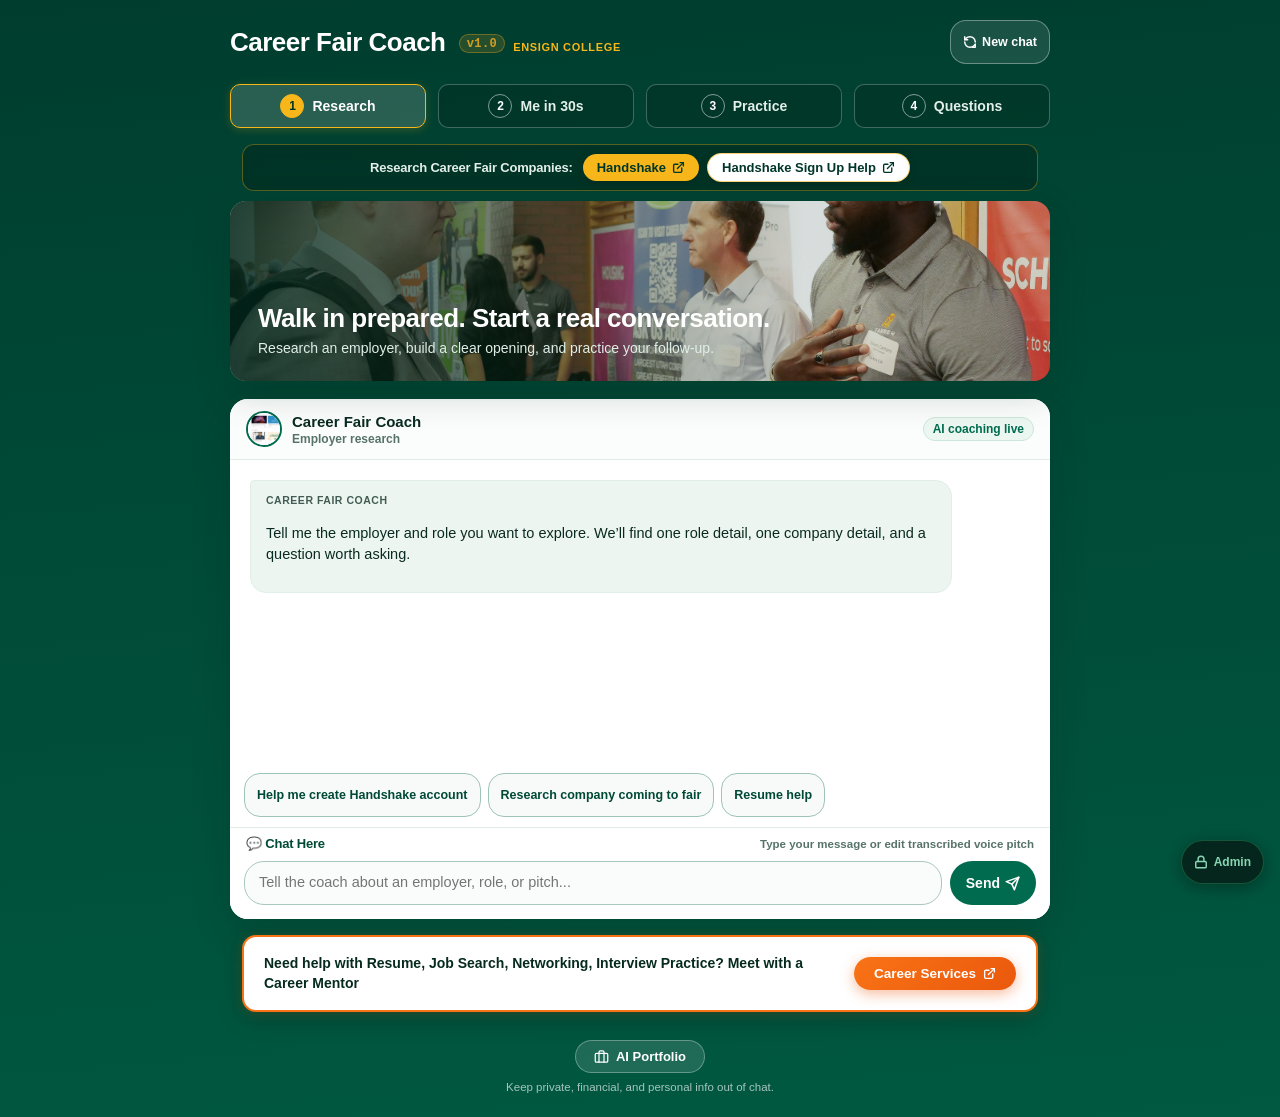
==== commit a7e8c0af: "Career Fair Coach v1.0: standardize UX/UI with CES tokens, components, and motion utility" ====
--- a/public/index.html
+++ b/public/index.html
@@ -4,9 +4,11 @@
     <meta charset="UTF-8" />
     <meta name="viewport" content="width=device-width, initial-scale=1.0, maximum-scale=1.0, user-scalable=no" />
     <meta name="theme-color" content="#004937" />
-    <title>Ensign Career Fair Coach</title>
+    <title>Career Fair Coach v1.0 — Ensign College Career Services</title>
     <link rel="icon" href="favicon.svg" type="image/svg+xml" />
-    <link rel="stylesheet" href="styles.css" />
+    <link rel="stylesheet" href="ces-tokens.css" />
+    <link rel="stylesheet" href="ces-components.css" />
+    <link rel="stylesheet" href="styles.css?v=standard-v1.0" />
     <!-- Vercel Web Analytics -->
     <script>
       window.va = window.va || function () { (window.vaq = window.vaq || []).push(arguments); };
@@ -22,7 +24,7 @@
     <div class="app-container">
       <header class="topbar">
         <div class="brand-group">
-          <a class="brand" href="#top" aria-label="Career Fair Coach home">Career Fair Coach</a>
+          <a class="brand" href="#top" aria-label="Career Fair Coach home">Career Fair Coach <span class="ces-version-tag">v1.0</span></a>
           <span class="brand-sub">Ensign College</span>
         </div>
         <button id="new-chat" class="quiet-button" type="button" aria-label="Start a new conversation">
@@ -188,6 +190,7 @@
         <span>Admin</span>
       </a>
     </div>
+    <script src="ces-motion.js"></script>
     <script src="app.js"></script>
   </body>
 </html>
--- a/public/ces-tokens.css
+++ b/public/ces-tokens.css
@@ -0,0 +1,131 @@
+/* ==========================================================================
+   CES Design Token Sheet v1.1
+   Ensign College Career Services Design System Standard
+   Derived from Ensign Student Readiness Hub & Fortified via /ui-ux-principles
+   ========================================================================== */
+
+:root {
+  color-scheme: light;
+
+  /* ── 1. Color: Brand Base (Ensign Navy & Slate Hierarchy) ── */
+  --ces-navy-950:     #0a1826;   /* Deepest Navy — Sidebar, main heading high-contrast */
+  --ces-navy-900:     #0d2238;   /* Primary Topbar, active dark states */
+  --ces-navy-850:     #122b46;   /* Dark interactive hover */
+  --ces-navy-800:     #183759;   /* Secondary dark surfaces */
+  --ces-navy-700:     #224974;   /* Mid slate navy */
+  --ces-navy-600:     #2f5f93;   /* Light slate navy */
+  --ces-navy-100:     #e8f0f8;   /* Soft navy tint */
+  --ces-navy-50:      #f3f7fb;   /* Subtle background / chip fill */
+
+  /* ── 2. Color: Gold Accent (Warm Ensign Gold) ── */
+  --ces-gold:         #d49e24;   /* Primary accent, active borders, status pills */
+  --ces-gold-hover:   #b8861a;   /* Hover gold state */
+  --ces-gold-light:   #fef8eb;   /* Light gold badge/alert background */
+  --ces-gold-border:  #f3d791;   /* Gold subtle border */
+
+  /* ── 3. Color: Surface & Content ── */
+  --ces-ink:          #111c26;   /* High-contrast body text */
+  --ces-ink-soft:     #253545;   /* Secondary text */
+  --ces-muted:        #5c6e80;   /* Muted captions, metadata */
+  --ces-muted-light:  #8ba0b5;   /* Subtle icons, placeholders */
+  --ces-line:         #e2e8f0;   /* Standard card borders & dividers */
+  --ces-line-soft:    #edf2f7;   /* Secondary subtle dividers */
+  --ces-surface:      #ffffff;   /* Card, modal, panel surfaces */
+  --ces-background:   #f6f8fb;   /* Clean page background */
+
+  /* ── 4. Color: Semantic / Status (WCAG 2.2 AA Verified ≥ 4.5:1 on light/wash) ── */
+  --ces-status-success-bg:     #dcfce7;
+  --ces-status-success-text:   #166534; /* 6.9:1 on white, 7.2:1 on bg */
+  --ces-status-success-border: #86efac;
+
+  --ces-status-warning-bg:     #fef3c7;
+  --ces-status-warning-text:   #92400e; /* 7.6:1 on white, 7.6:1 on bg */
+  --ces-status-warning-border: #fcd34d;
+
+  --ces-status-error-bg:       #fee2e2;
+  --ces-status-error-text:     #991b1b; /* 7.1:1 on white, 7.3:1 on bg */
+  --ces-status-error-border:   #fca5a5;
+
+  --ces-status-info-bg:        #dbeafe;
+  --ces-status-info-text:      #1e3a8a; /* 8.6:1 on white */
+  --ces-status-info-border:    #93c5fd;
+
+  --ces-status-neutral-bg:     #f3f4f6;
+  --ces-status-neutral-text:   #374151; /* 8.0:1 on white */
+  --ces-status-neutral-border: #9ca3af;
+
+  /* Aliases to prevent breaking older views */
+  --ces-success:               var(--ces-status-success-text);
+  --ces-success-bg:            var(--ces-status-success-bg);
+  --ces-success-border:        var(--ces-status-success-border);
+  --ces-warning:               var(--ces-status-warning-text);
+  --ces-warning-bg:            var(--ces-status-warning-bg);
+  --ces-warning-border:        var(--ces-status-warning-border);
+  --ces-error:                 var(--ces-status-error-text);
+  --ces-error-bg:              var(--ces-status-error-bg);
+  --ces-error-border:          var(--ces-status-error-border);
+  --ces-info:                  var(--ces-status-info-text);
+  --ces-info-bg:               var(--ces-status-info-bg);
+  --ces-info-border:           var(--ces-status-info-border);
+
+  /* ── 5. Focus Ring Tokens (WCAG 2.2 AA ≥ 3:1) ── */
+  --ces-focus-ring-dark:       #f0c040; /* Gold ring for navy/dark surfaces */
+  --ces-focus-ring-light:      #1e3a5f; /* Dark navy ring for white surfaces */
+  --ces-focus-ring:            var(--ces-focus-ring-dark);
+  --ces-focus-ring-width:      2px;
+  --ces-focus-ring-offset:     2px;
+
+  /* ── 6. Typography ── */
+  --ces-font-body:    'Inter', -apple-system, BlinkMacSystemFont, 'Segoe UI', Roboto, Helvetica, Arial, sans-serif;
+  --ces-font-serif:   Georgia, Cambria, 'Times New Roman', serif;
+  --ces-font-mono:    ui-monospace, SFMono-Regular, Menlo, Monaco, Consolas, monospace;
+
+  --ces-text-xs:      0.75rem;    /* 12px — status pills, labels */
+  --ces-text-sm:      0.875rem;   /* 14px — secondary body */
+  --ces-text-base:    0.9375rem;  /* 15px — primary body */
+  --ces-text-lg:      1.125rem;   /* 18px — card titles */
+  --ces-text-xl:      1.25rem;    /* 20px — section headers */
+  --ces-text-2xl:     1.625rem;   /* 26px — page titles */
+
+  --ces-weight-normal:   400;
+  --ces-weight-medium:   500;
+  --ces-weight-semibold: 650;
+  --ces-weight-bold:     750;
+  --ces-weight-extrabold:850;
+
+  /* ── 7. Elevation & Shadows ── */
+  --ces-shadow-sm:    0 1px 3px rgba(10, 24, 38, 0.05);
+  --ces-shadow-md:    0 4px 16px rgba(10, 24, 38, 0.07);
+  --ces-shadow-lg:    0 12px 36px rgba(10, 24, 38, 0.10);
+  --ces-shadow-topbar:0 2px 10px rgba(10, 24, 38, 0.12);
+
+  /* ── 8. Radii ── */
+  --ces-radius-sm:    6px;
+  --ces-radius-md:    10px;
+  --ces-radius-lg:    14px;
+  --ces-radius-pill:  9999px;
+
+  /* ── 9. Touch Targets & Layout Constraints ── */
+  --ces-touch-min:          44px;
+  --ces-btn-min-height:     44px;
+  --ces-btn-min-width:      44px;
+  --ces-topbar-height:      72px;
+  --ces-content-max:        1320px;
+  --ces-prose-max-width:    68ch;
+  --ces-card-max-width:     760px;
+
+  /* ── 10. Motion & Transitions ── */
+  --ces-transition-speed:   150ms;
+  --ces-transition-easing:  cubic-bezier(0.4, 0, 0.2, 1);
+  --ces-transition:         var(--ces-transition-speed) var(--ces-transition-easing);
+  --ces-transition-smooth:  var(--ces-transition-speed) var(--ces-transition-easing);
+}
+
+/* Reduced Motion Override */
+@media (prefers-reduced-motion: reduce) {
+  :root {
+    --ces-transition-speed: 0s;
+    --ces-transition: 0s linear;
+    --ces-transition-smooth: 0s linear;
+  }
+}
--- a/public/ces-components.css
+++ b/public/ces-components.css
@@ -0,0 +1,356 @@
+/* ==========================================================================
+   CES Component Library v1.1
+   Standardized UI components for Ensign College Career Services Apps
+   Derived from Ensign Student Readiness Hub & Fortified via /ui-ux-principles
+   ========================================================================== */
+
+/* ── 1. Topbar & Header ── */
+.ces-topbar {
+  position: sticky;
+  top: 0;
+  z-index: 100;
+  min-height: var(--ces-topbar-height);
+  background: var(--ces-navy-900);
+  border-bottom: 1px solid rgba(255, 255, 255, 0.08);
+  box-shadow: var(--ces-shadow-topbar);
+  display: flex;
+  align-items: center;
+  justify-content: space-between;
+  gap: 16px;
+  padding: 0 28px;
+  color: #ffffff;
+}
+
+.ces-brand-group {
+  display: flex;
+  align-items: center;
+  gap: 14px;
+  text-decoration: none;
+  color: #ffffff;
+  min-height: var(--ces-touch-min);
+}
+
+.ces-brand-crest {
+  width: 40px;
+  height: 40px;
+  border-radius: 9px;
+  background: linear-gradient(135deg, var(--ces-navy-800) 0%, var(--ces-navy-950) 100%);
+  border: 1.5px solid var(--ces-gold);
+  display: grid;
+  place-items: center;
+  color: var(--ces-gold);
+  font-family: var(--ces-font-serif);
+  font-size: 21px;
+  font-weight: 700;
+  box-shadow: 0 4px 10px rgba(0, 0, 0, 0.25);
+  flex-shrink: 0;
+}
+
+.ces-brand-text {
+  display: flex;
+  flex-direction: column;
+}
+
+.ces-brand-title {
+  font-size: 15px;
+  font-weight: 800;
+  letter-spacing: 0.04em;
+  color: #ffffff;
+  display: flex;
+  align-items: center;
+  gap: 8px;
+}
+
+.ces-brand-sub {
+  font-size: 11px;
+  font-weight: 650;
+  color: var(--ces-gold);
+  letter-spacing: 0.14em;
+  text-transform: uppercase;
+}
+
+.ces-header-actions {
+  display: flex;
+  align-items: center;
+  gap: 12px;
+  flex-wrap: wrap;
+}
+
+.ces-nav-back {
+  display: inline-flex;
+  align-items: center;
+  gap: 6px;
+  min-height: var(--ces-btn-min-height);
+  padding: 8px 14px;
+  border-radius: var(--ces-radius-sm);
+  background: rgba(255, 255, 255, 0.08);
+  border: 1px solid rgba(255, 255, 255, 0.16);
+  color: #cbd5e1;
+  font-size: 13px;
+  font-weight: 650;
+  text-decoration: none;
+  transition: all var(--ces-transition);
+}
+
+.ces-nav-back:hover {
+  background: rgba(255, 255, 255, 0.15);
+  border-color: var(--ces-gold);
+  color: #ffffff;
+  transform: translateY(-1px);
+}
+
+.ces-nav-back:focus-visible {
+  outline: var(--ces-focus-ring-width) solid var(--ces-focus-ring);
+  outline-offset: var(--ces-focus-ring-offset);
+}
+
+/* ── 2. Status & Version Badges ── */
+.ces-version-tag {
+  display: inline-block;
+  padding: 2px 7px;
+  border-radius: var(--ces-radius-pill);
+  font-size: 11px;
+  font-weight: 750;
+  font-family: var(--ces-font-mono);
+  background: rgba(212, 158, 36, 0.2);
+  color: var(--ces-gold);
+  border: 1px solid rgba(212, 158, 36, 0.35);
+  vertical-align: middle;
+}
+
+.ces-status-pill {
+  display: inline-flex;
+  align-items: center;
+  gap: 7px;
+  min-height: 28px;
+  padding: 4px 12px;
+  border-radius: var(--ces-radius-pill);
+  font-size: 12px;
+  font-weight: 650;
+  background: rgba(255, 255, 255, 0.08);
+  border: 1px solid rgba(255, 255, 255, 0.14);
+  color: #ffffff;
+}
+
+.ces-status-pill .ces-dot {
+  width: 8px;
+  height: 8px;
+  border-radius: 50%;
+  background: var(--ces-status-success-border);
+  box-shadow: 0 0 0 2px rgba(22, 101, 52, 0.3);
+  flex-shrink: 0;
+}
+
+.ces-status-pill.warning .ces-dot {
+  background: var(--ces-status-warning-border);
+  box-shadow: 0 0 0 2px rgba(146, 64, 14, 0.3);
+}
+
+.ces-status-pill.error .ces-dot {
+  background: var(--ces-status-error-border);
+  box-shadow: 0 0 0 2px rgba(153, 27, 27, 0.3);
+}
+
+/* Light / Card Pills */
+.ces-pill {
+  display: inline-flex;
+  align-items: center;
+  gap: 6px;
+  padding: 4px 10px;
+  border-radius: var(--ces-radius-pill);
+  font-size: var(--ces-text-xs);
+  font-weight: 600;
+  line-height: 1.4;
+  border: 1px solid transparent;
+}
+
+.ces-pill--success {
+  background-color: var(--ces-status-success-bg);
+  color: var(--ces-status-success-text);
+  border-color: var(--ces-status-success-border);
+}
+
+.ces-pill--warning {
+  background-color: var(--ces-status-warning-bg);
+  color: var(--ces-status-warning-text);
+  border-color: var(--ces-status-warning-border);
+}
+
+.ces-pill--error {
+  background-color: var(--ces-status-error-bg);
+  color: var(--ces-status-error-text);
+  border-color: var(--ces-status-error-border);
+}
+
+.ces-pill--info {
+  background-color: var(--ces-status-info-bg);
+  color: var(--ces-status-info-text);
+  border-color: var(--ces-status-info-border);
+}
+
+.ces-pill--neutral {
+  background-color: var(--ces-status-neutral-bg);
+  color: var(--ces-status-neutral-text);
+  border-color: var(--ces-status-neutral-border);
+}
+
+/* ── 3. Buttons ── */
+.ces-btn {
+  display: inline-flex;
+  align-items: center;
+  justify-content: center;
+  gap: 8px;
+  min-height: var(--ces-btn-min-height);
+  min-width: var(--ces-btn-min-width);
+  padding: 9px 18px;
+  border-radius: var(--ces-radius-sm);
+  font-family: var(--ces-font-body);
+  font-size: 13.5px;
+  font-weight: 700;
+  text-decoration: none;
+  cursor: pointer;
+  border: 1.5px solid transparent;
+  transition: transform var(--ces-transition), background var(--ces-transition), border-color var(--ces-transition), box-shadow var(--ces-transition);
+}
+
+.ces-btn:hover:not(:disabled) {
+  transform: translateY(-1px);
+}
+
+.ces-btn:focus-visible,
+button:focus-visible,
+[type="button"]:focus-visible,
+[type="submit"]:focus-visible,
+a:focus-visible,
+.dashboard-link:focus-visible,
+.nav-link:focus-visible,
+[role="tab"]:focus-visible,
+[role="button"]:focus-visible {
+  outline: var(--ces-focus-ring-width) solid var(--ces-focus-ring) !important;
+  outline-offset: var(--ces-focus-ring-offset) !important;
+}
+
+.ces-btn-primary {
+  background: linear-gradient(135deg, var(--ces-navy-900) 0%, var(--ces-navy-800) 100%);
+  color: #ffffff;
+  border-color: var(--ces-navy-950);
+  box-shadow: 0 3px 12px rgba(13, 34, 56, 0.18);
+}
+
+.ces-btn-primary:hover:not(:disabled) {
+  background: linear-gradient(135deg, var(--ces-navy-850) 0%, var(--ces-navy-700) 100%);
+  box-shadow: 0 5px 16px rgba(13, 34, 56, 0.25);
+  border-color: var(--ces-gold);
+}
+
+.ces-btn-gold {
+  background: var(--ces-gold);
+  color: var(--ces-navy-950);
+  border-color: var(--ces-gold);
+  box-shadow: 0 3px 10px rgba(212, 158, 36, 0.25);
+}
+
+.ces-btn-gold:hover:not(:disabled) {
+  background: var(--ces-gold-hover);
+  border-color: var(--ces-gold-hover);
+  box-shadow: 0 5px 14px rgba(212, 158, 36, 0.35);
+}
+
+.ces-btn-secondary {
+  background: #ffffff;
+  color: var(--ces-navy-900);
+  border-color: var(--ces-line);
+}
+
+.ces-btn-secondary:hover:not(:disabled) {
+  background: var(--ces-navy-50);
+  border-color: var(--ces-navy-700);
+}
+
+/* ── 4. Panels & Cards ── */
+.ces-panel {
+  background: var(--ces-surface);
+  border: 1px solid var(--ces-line);
+  border-radius: var(--ces-radius-lg);
+  box-shadow: var(--ces-shadow-md);
+  padding: 24px 28px;
+  transition: border-color var(--ces-transition), box-shadow var(--ces-transition);
+}
+
+.ces-panel--student {
+  border-top: 4px solid var(--ces-gold);
+}
+
+.ces-panel--mentor {
+  border-top: 4px solid var(--ces-navy-700);
+}
+
+.ces-prose {
+  max-width: var(--ces-prose-max-width);
+}
+
+.ces-card-content {
+  max-width: var(--ces-card-max-width);
+  margin-inline: auto;
+}
+
+/* ── 5. Form Elements ── */
+.ces-input,
+.ces-textarea {
+  width: 100%;
+  padding: 10px 14px;
+  border: 1.5px solid var(--ces-line);
+  border-radius: var(--ces-radius-sm);
+  background: #ffffff;
+  font-family: var(--ces-font-body);
+  font-size: 14px;
+  color: var(--ces-ink);
+  transition: border-color var(--ces-transition), box-shadow var(--ces-transition);
+}
+
+.ces-input:focus-visible,
+.ces-textarea:focus-visible,
+input:focus-visible,
+textarea:focus-visible,
+select:focus-visible {
+  outline: var(--ces-focus-ring-width) solid var(--ces-focus-ring) !important;
+  outline-offset: 0px !important;
+  border-color: var(--ces-gold);
+}
+
+/* ── 6. Reduced Motion Support ── */
+@media (prefers-reduced-motion: reduce) {
+  *,
+  *::before,
+  *::after {
+    transition-duration: 0.01ms !important;
+    animation-duration: 0.01ms !important;
+    animation-iteration-count: 1 !important;
+    scroll-behavior: auto !important;
+  }
+}
+
+/* ── 7. Forced Colors (Windows High Contrast Mode) Support ── */
+@media (forced-colors: active) {
+  *:focus-visible {
+    outline: 2px solid Highlight !important;
+    outline-offset: 2px !important;
+  }
+
+  .ces-pill,
+  .ces-pill--success,
+  .ces-pill--warning,
+  .ces-pill--error,
+  .ces-pill--info,
+  .ces-pill--neutral {
+    background-color: ButtonFace;
+    color: ButtonText;
+    border-color: ButtonText;
+    forced-color-adjust: none;
+  }
+
+  .ces-status-pill .ces-dot {
+    background-color: ButtonText;
+    outline: 1px solid ButtonText;
+  }
+}
--- a/public/styles.css
+++ b/public/styles.css
@@ -21,6 +21,7 @@
   margin: 0;
   padding: 0;
   min-height: 100vh;
+  overflow-x: hidden;
   background: var(--green-deep);
   background: linear-gradient(175deg, #003d2e 0%, #004937 40%, #005941 100%);
   color: var(--paper);
@@ -92,7 +93,7 @@
 
 .step-list {
   display: grid;
-  grid-template-columns: repeat(4, 1fr);
+  grid-template-columns: repeat(4, minmax(0, 1fr));
   gap: 6px;
 }
 
@@ -608,6 +609,7 @@
   padding: 8px 16px 4px;
   background: #ffffff;
   border-top: 1px solid var(--line);
+  flex-wrap: wrap;
 }
 
 .chat-here-title {
@@ -1054,4 +1056,34 @@
   transform: translateY(0);
 }
 
-
+/* CES Brand Versioning & WCAG 2.2 AA Interaction Enhancements */
+.ces-version-tag {
+  display: inline-block;
+  font-size: var(--ces-font-size-xs, 0.75rem);
+  font-weight: 700;
+  color: var(--ces-gold, #f5a81c);
+  background: rgba(245, 168, 28, 0.15);
+  border: 1px solid rgba(245, 168, 28, 0.35);
+  border-radius: var(--ces-radius-full, 9999px);
+  padding: 0.1rem 0.45rem;
+  margin-left: 0.4rem;
+  vertical-align: middle;
+  letter-spacing: 0.03em;
+}
+
+button, input, select, textarea, .step-btn, .quiet-button, .admin-fab {
+  min-height: 44px;
+}
+
+button:focus-visible, a:focus-visible, input:focus-visible, textarea:focus-visible, select:focus-visible {
+  outline: 2px solid var(--ces-gold, #f5a81c);
+  outline-offset: 2px;
+}
+
+@media (forced-colors: active) {
+  button, a, input, textarea, select {
+    border: 2px solid ButtonText !important;
+  }
+}
+
+
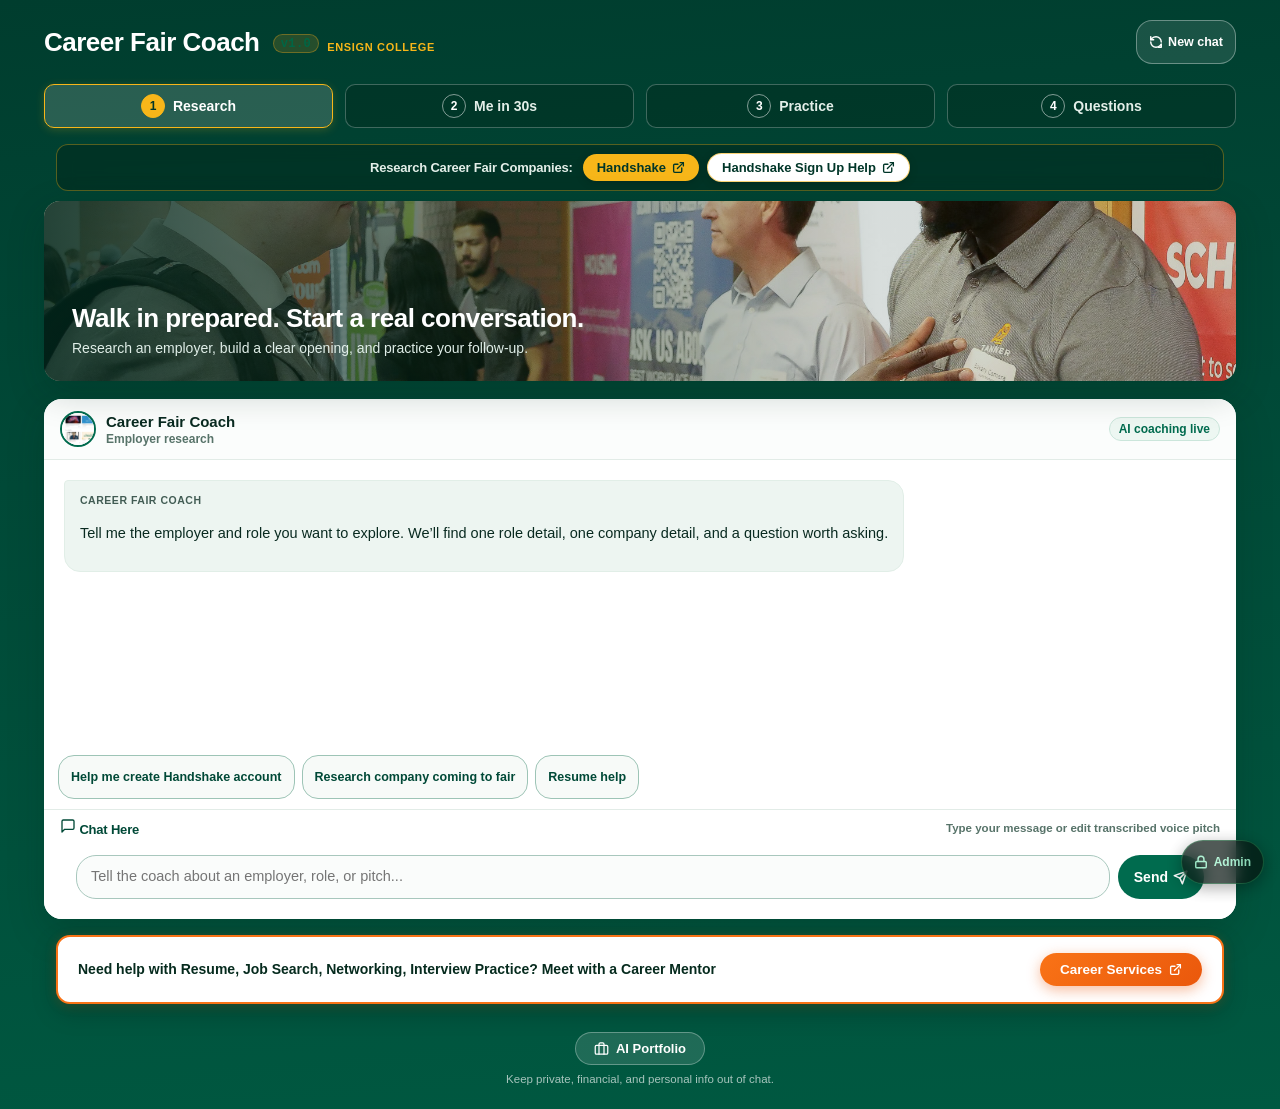
==== commit 714e0379: "ECC: link design-system CSS and Montserrat, replace emoji icons with SVG Patch written by Rob's Codi" ====
--- a/public/index.html
+++ b/public/index.html
@@ -6,9 +6,16 @@
     <meta name="theme-color" content="#004937" />
     <title>Career Fair Coach v1.0 — Ensign College Career Services</title>
     <link rel="icon" href="favicon.svg" type="image/svg+xml" />
+    <link rel="preconnect" href="https://fonts.googleapis.com" />
+    <link rel="preconnect" href="https://fonts.gstatic.com" crossorigin />
+    <link rel="stylesheet" href="https://fonts.googleapis.com/css2?family=Montserrat:wght@400;500;600;700&display=swap" />
     <link rel="stylesheet" href="ces-tokens.css" />
     <link rel="stylesheet" href="ces-components.css" />
-    <link rel="stylesheet" href="styles.css?v=standard-v1.0" />
+    <link rel="stylesheet" href="ecc-tokens.css" />
+    <link rel="stylesheet" href="ecc-ces-compat.css" />
+    <link rel="stylesheet" href="ecc-components.base.css" />
+    <link rel="stylesheet" href="ecc-app.css" />
+    <link rel="stylesheet" href="styles.css?v=ecc-1" />
     <!-- Vercel Web Analytics -->
     <script>
       window.va = window.va || function () { (window.vaq = window.vaq || []).push(arguments); };
@@ -101,7 +108,7 @@
           <div id="voice-practice-panel" class="voice-practice-panel" hidden>
             <div class="voice-panel-header">
               <div class="voice-panel-title-row">
-                <span class="voice-badge">🎤 Voice Pitch Practice</span>
+                <span class="voice-badge"><svg width="16" height="16" viewBox="0 0 24 24" fill="none" stroke="currentColor" stroke-width="2" stroke-linecap="round" stroke-linejoin="round" aria-hidden="true"><rect x="9" y="2" width="6" height="11" rx="3"/><path d="M19 10a7 7 0 0 1-14 0"/><line x1="12" y1="19" x2="12" y2="22"/><line x1="8" y1="22" x2="16" y2="22"/></svg> Voice Pitch Practice</span>
                 <span class="voice-hint">Record your "Me in 30 Seconds" or type below</span>
               </div>
               <div class="voice-status-badges">
@@ -151,7 +158,7 @@
           </div>
 
           <div class="chat-here-bar">
-            <span class="chat-here-title">💬 Chat Here</span>
+            <span class="chat-here-title"><svg width="16" height="16" viewBox="0 0 24 24" fill="none" stroke="currentColor" stroke-width="2" stroke-linecap="round" stroke-linejoin="round" aria-hidden="true"><path d="M21 15a2 2 0 0 1-2 2H7l-4 4V5a2 2 0 0 1 2-2h14a2 2 0 0 1 2 2z"/></svg> Chat Here</span>
             <span class="chat-here-hint">Type your message or edit transcribed voice pitch</span>
           </div>
           <form id="chat-form" class="composer">
--- a/public/ecc-tokens.css
+++ b/public/ecc-tokens.css
@@ -0,0 +1,94 @@
+/* Ensign Career Coach design tokens: GENERATED, do not edit.
+   Source: tokens/tokens.json (sha256 41a46c1ea0bca053) + tokens/overrides.json
+   Regenerate: python3 scripts/build_tokens.py */
+
+:root {
+  color-scheme: light;
+
+  /* color */
+  --brand: #006645;
+  --brand-hover: #00503a;
+  --brand-tint: #e7f3ee;
+  --brand-tint-soft: #f3faf6;
+  --accent-gold: #FDB515;
+  --ink: #0f172a;
+  --ink-muted: #475569;
+  --surface: #ffffff;
+  --surface-sunken: #f8fafc;
+  --surface-hover: #f1f5f9;
+  --border: #cbd5e1;
+  --border-strong: #94a3b8;
+  --success-bg: #dcfce7;
+  --success-border: #86efac;
+  --success-text: #166534;
+  --success-icon: #16a34a;
+  --warning-bg: #fef3c7;
+  --warning-text: #92400e;
+  --danger-text: #991b1b;
+  --muted-strong: #64748b;
+  --overlay: rgba(15,23,42,0.45);
+
+  /* type */
+  --font-sans: Montserrat, -apple-system, BlinkMacSystemFont, "Segoe UI", sans-serif;
+  --text-heading-lg: 21px;
+  --leading-heading-lg: 1.3;
+  --weight-heading-lg: 700;
+  --text-heading-md: 19px;
+  --leading-heading-md: 1.4;
+  --weight-heading-md: 700;
+  --text-body: 19px;
+  --leading-body: 1.6;
+  --weight-body: 400;
+  --text-body-strong: 19px;
+  --leading-body-strong: 1.6;
+  --weight-body-strong: 700;
+  --text-body-sm: 18px;
+  --leading-body-sm: 1.5;
+  --weight-body-sm: 500;
+  --text-eyebrow: 17px;
+  --leading-eyebrow: 1.4;
+  --weight-eyebrow: 700;
+  --text-control: 18px;
+  --leading-control: 1.35;
+  --weight-control: 600;
+  --text-caption: 17px;
+  --leading-caption: 1.5;
+  --weight-caption: 400;
+
+  /* spacing */
+  --space-1: 4px;
+  --space-2: 8px;
+  --space-3: 12px;
+  --space-4: 16px;
+  --space-5: 20px;
+  --space-6: 24px;
+  --space-7: 32px;
+  --space-8: 48px;
+
+  /* radius */
+  --radius-sm: 8px;
+  --radius-md: 10px;
+  --radius-lg: 14px;
+  --radius-pill: 999px;
+
+  /* shadow */
+  --shadow-card: 0 4px 20px rgba(15,23,42,0.08);
+  --shadow-focus: 0 0 0 3px rgba(0,102,69,0.25), 0 6px 24px rgba(15,23,42,0.12);
+  --shadow-toast: 0 12px 36px rgba(15,23,42,0.16);
+
+  /* local overrides: see tokens/overrides.json for the reason behind each */
+  --input-border: #64748b;  /* pending-upstream */
+  --input-fill: #f1f5f9;  /* rob-decision */
+  --gutter: clamp(24px, 3vw, 56px);  /* exemplar */
+  --sidebar-width: 232px;  /* exemplar */
+
+  /* fixed rules from the design system README */
+  --touch-min: 44px;
+  --text-floor: 17px;
+  --focus-ring: 2px solid var(--brand);
+  --focus-offset: 2px;
+}
+
+@media (prefers-reduced-motion: reduce) {
+  *, *::before, *::after { animation-duration: 0.01ms !important; animation-iteration-count: 1 !important; transition-duration: 0.01ms !important; scroll-behavior: auto !important; }
+}
--- a/public/ecc-ces-compat.css
+++ b/public/ecc-ces-compat.css
@@ -0,0 +1,71 @@
+/* CES -> ECC compatibility layer.
+   Every app vendors the same ces-tokens.css v1.1 (14 identical copies, md5 312bc116...).
+   Load this file AFTER ces-tokens.css and ecc-tokens.css: it re-points the old --ces-* names
+   at Ensign Career Coach values, so existing app CSS moves to the new system with no selector edits.
+   Delete an alias once no app CSS references it (scripts/ecc_audit_static.py reports usage). */
+
+:root {
+  /* brand: navy/gold UI roles become Ensign green; gold is identity-only in ECC */
+  --ces-navy-950: var(--ink);
+  --ces-navy-900: var(--brand);
+  --ces-navy-850: var(--brand-hover);
+  --ces-navy-800: var(--brand-hover);
+  --ces-navy-700: var(--brand);
+  --ces-navy-600: var(--brand);
+  --ces-navy-100: var(--brand-tint);
+  --ces-navy-50:  var(--brand-tint-soft);
+
+  --ces-gold:        var(--brand);        /* was used for active borders and pills: that is brand's job now */
+  --ces-gold-hover:  var(--brand-hover);
+  --ces-gold-light:  var(--brand-tint-soft);
+  --ces-gold-border: var(--border-strong);
+
+  /* surface and text */
+  --ces-ink:         var(--ink);
+  --ces-ink-soft:    var(--ink);
+  --ces-muted:       var(--ink-muted);
+  --ces-muted-light: var(--ink-muted);    /* ECC allows two text colors only */
+  --ces-line:        var(--border);
+  --ces-line-soft:   var(--border);
+  --ces-surface:     var(--surface);
+  --ces-background:  var(--surface-sunken);
+
+  /* status: ECC pairs */
+  --ces-status-success-bg: var(--success-bg);
+  --ces-status-success-text: var(--success-text);
+  --ces-status-success-border: var(--success-border);
+  --ces-status-warning-bg: var(--warning-bg);
+  --ces-status-warning-text: var(--warning-text);
+  --ces-status-error-text: var(--danger-text);
+
+  /* focus: one ring, brand green, everywhere (fixes the 1.7:1 gold ring on light fields) */
+  --ces-focus-ring-dark:  var(--brand);
+  --ces-focus-ring-light: var(--brand);
+  --ces-focus-ring:       var(--brand);
+
+  /* type: Montserrat, 17px floor */
+  --ces-font-body:  var(--font-sans);
+  --ces-font-serif: var(--font-sans);
+  --ces-text-xs:    var(--text-caption);   /* 12px -> 17px */
+  --ces-text-sm:    var(--text-caption);   /* 14px -> 17px */
+  --ces-text-base:  var(--text-body);      /* 15px -> 19px */
+  --ces-text-lg:    var(--text-heading-md);
+  --ces-text-xl:    var(--text-heading-lg);
+  --ces-text-2xl:   var(--text-heading-lg);
+  --ces-weight-semibold: 600;
+  --ces-weight-bold: 700;
+  --ces-weight-extrabold: 700;             /* Montserrat is loaded at 400-700 only */
+
+  /* elevation and shape */
+  --ces-shadow-sm: var(--shadow-card);
+  --ces-shadow-md: var(--shadow-card);
+  --ces-shadow-lg: var(--shadow-toast);
+  --ces-radius-sm: var(--radius-sm);
+  --ces-radius-md: var(--radius-md);
+  --ces-radius-lg: var(--radius-lg);
+  --ces-radius-pill: var(--radius-pill);
+
+  /* layout: fill the width to the gutter instead of a fixed content cap */
+  --ces-content-max: 100%;
+  --ces-prose-max-width: none;
+}
--- a/public/ecc-components.base.css
+++ b/public/ecc-components.base.css
@@ -0,0 +1,114 @@
+/* Ensign Career Coach — component styles. Reads tokens.css custom properties only. */
+
+.ecc-btn {
+  display: inline-flex;
+  align-items: center;
+  justify-content: center;
+  gap: var(--space-2);
+  min-height: 44px;
+  padding: 0 16px;
+  border-radius: var(--radius-md);
+  font-family: var(--font-sans);
+  font-size: 18px;
+  font-weight: 600;
+  line-height: 1.35;
+  border: 1.5px solid transparent;
+  cursor: pointer;
+  text-decoration: none;
+}
+.ecc-btn-primary { background: var(--brand); color: #fff; border-color: var(--brand); }
+.ecc-btn-primary:hover { background: var(--brand-hover); border-color: var(--brand-hover); }
+.ecc-btn-secondary { background: var(--surface); color: var(--ink); border-color: var(--border-strong); }
+.ecc-btn-secondary:hover { border-color: var(--brand); color: var(--brand); }
+.ecc-btn-ghost { background: transparent; border-color: transparent; color: var(--brand); padding: 0 4px; text-decoration: underline; text-underline-offset: 3px; }
+.ecc-btn:focus-visible { outline: 2px solid var(--brand); outline-offset: 2px; }
+.ecc-btn[disabled] { background: var(--muted-strong); border-color: var(--muted-strong); color: #fff; cursor: not-allowed; }
+
+.ecc-pill {
+  display: inline-flex;
+  align-items: center;
+  gap: var(--space-2);
+  min-height: 36px;
+  padding: 0 12px;
+  border-radius: var(--radius-pill);
+  font-family: var(--font-sans);
+  font-size: 17px;
+  font-weight: 600;
+  border: 1.5px solid var(--border-strong);
+  background: var(--surface);
+  color: var(--ink);
+}
+.ecc-pill-success { background: var(--success-bg); border-color: var(--success-border); color: var(--success-text); }
+.ecc-pill-dot { width: 8px; height: 8px; border-radius: 50%; background: currentColor; flex-shrink: 0; }
+.ecc-pill-success .ecc-pill-dot { background: var(--success-icon); }
+
+.ecc-card {
+  background: var(--surface);
+  border: 1.5px solid var(--border);
+  border-radius: var(--radius-lg);
+  box-shadow: var(--shadow-card);
+  padding: var(--space-5);
+  max-width: 560px;
+}
+.ecc-card-title {
+  margin: 0 0 var(--space-2);
+  font-family: var(--font-sans);
+  font-size: 17px;
+  font-weight: 700;
+  color: var(--brand);
+}
+.ecc-card-body { font-family: var(--font-sans); font-size: 19px; line-height: 1.6; color: var(--ink); margin: 0; }
+
+.ecc-chip {
+  flex-shrink: 0;
+  white-space: nowrap;
+  min-height: 44px;
+  padding: 6px 14px;
+  border-radius: var(--radius-pill);
+  border: 1.5px solid var(--border-strong);
+  background: var(--surface);
+  color: var(--ink);
+  font-family: var(--font-sans);
+  font-size: 17px;
+  font-weight: 500;
+  line-height: 1.35;
+  cursor: pointer;
+}
+.ecc-chip:hover { border-color: var(--brand); color: var(--brand); background: var(--brand-tint-soft); }
+.ecc-chip:active { background: var(--brand-tint); }
+.ecc-chip:focus-visible { outline: 2px solid var(--brand); outline-offset: 2px; }
+
+.ecc-nav-item {
+  display: flex;
+  align-items: center;
+  gap: var(--space-3);
+  width: 100%;
+  min-height: 52px;
+  padding: 8px 10px;
+  border-radius: var(--radius-md);
+  border: 1.5px solid var(--border);
+  background: var(--surface);
+  text-align: left;
+  cursor: pointer;
+  color: var(--ink);
+  font-family: var(--font-sans);
+}
+.ecc-nav-item:hover { border-color: var(--brand); }
+.ecc-nav-item.is-active { background: var(--brand-tint); border-color: var(--brand); }
+.ecc-nav-item-badge {
+  width: 30px;
+  height: 30px;
+  flex-shrink: 0;
+  border-radius: 50%;
+  display: flex;
+  align-items: center;
+  justify-content: center;
+  font-size: 17px;
+  font-weight: 700;
+  background: var(--surface-hover);
+  color: var(--ink);
+}
+.ecc-nav-item.is-active .ecc-nav-item-badge { background: var(--brand); color: #fff; }
+.ecc-nav-item-title { font-size: 18px; font-weight: 600; line-height: 1.3; }
+
+.ecc-row { display: flex; align-items: center; gap: var(--space-2); flex-wrap: wrap; }
--- a/public/ecc-app.css
+++ b/public/ecc-app.css
@@ -0,0 +1,166 @@
+/* Ensign Career Coach: app patterns (chat shell, messages, composer, fields).
+   Extends ecc-components.base.css (the five components mirrored from Claude Design).
+   Reads ecc-tokens.css custom properties only. Load order:
+   ecc-tokens.css -> ecc-ces-compat.css -> ecc-components.base.css -> ecc-app.css -> the app's own CSS */
+
+/* ---------- Page ---------- */
+body.ecc {
+  margin: 0;
+  background: var(--surface-sunken);
+  color: var(--ink);
+  font-family: var(--font-sans);
+  font-size: var(--text-body);
+  line-height: var(--leading-body);
+  max-width: 100vw;
+  overflow-x: hidden;
+}
+
+/* ---------- Shell: fixed left rail + dominant chat canvas ---------- */
+.ecc-shell {
+  display: grid;
+  grid-template-columns: var(--sidebar-width) minmax(0, 1fr);
+  min-height: 100dvh;
+  min-width: 0;
+}
+.ecc-sidebar {
+  background: var(--surface);
+  border-right: 1.5px solid var(--border);
+  padding: var(--space-5);
+  display: flex;
+  flex-direction: column;
+  gap: var(--space-3);
+  min-width: 0;
+}
+.ecc-sidebar-label {
+  font-size: var(--text-eyebrow);
+  font-weight: var(--weight-eyebrow);
+  letter-spacing: 0.02em;
+  color: var(--ink-muted);
+  margin: var(--space-4) 0 0;
+}
+.ecc-main {
+  display: flex;
+  flex-direction: column;
+  min-width: 0;
+  overflow: hidden;
+}
+
+/* ---------- Feed: fills the width up to the gutter, no 65ch cap ---------- */
+.ecc-feed {
+  flex: 1;
+  overflow-y: auto;
+  overflow-x: hidden;
+  padding: var(--space-6) var(--gutter);
+  display: flex;
+  flex-direction: column;
+  gap: var(--space-4);
+  min-width: 0;
+}
+.ecc-msg { min-width: 0; overflow-wrap: anywhere; font-size: var(--text-body); line-height: var(--leading-body); }
+.ecc-msg-assistant {
+  background: var(--surface);
+  border: 1.5px solid var(--border);
+  border-radius: var(--radius-lg);
+  box-shadow: var(--shadow-card);
+  padding: var(--space-5);
+  max-width: 100%;
+}
+.ecc-msg-name { font-size: var(--text-caption); font-weight: 700; color: var(--brand); margin: 0 0 var(--space-2); }
+.ecc-msg-user {
+  align-self: flex-end;
+  max-width: 78%;
+  background: var(--brand);
+  color: #ffffff;
+  border-radius: 14px 14px 4px 14px; /* one-off "who said this" cue from the design system */
+  padding: var(--space-4) var(--space-5);
+}
+.ecc-msg-user .ecc-msg-name { color: #d1e7dd; }
+
+/* ---------- Composer ---------- */
+.ecc-composer {
+  background: var(--surface);
+  border-top: 1.5px solid var(--border);
+  padding: var(--space-4) var(--gutter) var(--space-5);
+  display: flex;
+  flex-wrap: wrap;
+  align-items: flex-end;
+  gap: var(--space-2);
+  min-width: 0;
+}
+.ecc-composer-label { flex: 1 1 100%; font-size: var(--text-caption); font-weight: 600; color: var(--ink-muted); }
+
+/* ---------- Text fields: one look everywhere (chat, forms, feedback, intake) ---------- */
+.ecc-field,
+.ecc-composer textarea {
+  flex: 1 1 240px;
+  min-width: 0;
+  min-height: var(--touch-min);
+  padding: 14px 18px;
+  background: var(--input-fill);
+  color: var(--ink);
+  border: 2px solid var(--input-border);
+  border-radius: var(--radius-lg);
+  font-family: var(--font-sans);
+  font-size: var(--text-body);
+  line-height: var(--leading-body);
+  box-shadow: var(--shadow-card);
+  resize: vertical;
+}
+.ecc-field::placeholder,
+.ecc-composer textarea::placeholder { color: var(--ink-muted); opacity: 1; }
+.ecc-field:focus,
+.ecc-composer textarea:focus {
+  background: var(--surface);
+  border-color: var(--brand);
+  box-shadow: var(--shadow-focus); /* replaces shadow-card, never stacks */
+}
+.ecc-field:focus-visible,
+.ecc-composer textarea:focus-visible { outline: var(--focus-ring); outline-offset: var(--focus-offset); }
+.ecc-field[aria-invalid="true"] { border-color: var(--danger-text); }
+.ecc-field-error { color: var(--danger-text); font-size: var(--text-caption); }
+input.ecc-field { border-radius: var(--radius-md); resize: none; } /* single-line inputs are controls: radius-md */
+
+/* ---------- Chip row: single line, scroll buttons, never a bare scrollbar ---------- */
+.ecc-chip-rail { display: flex; align-items: center; gap: var(--space-2); min-width: 0; }
+.ecc-chip-track { display: flex; gap: var(--space-2); overflow-x: auto; scroll-behavior: smooth; scrollbar-width: none; min-width: 0; flex: 1; }
+.ecc-chip-track::-webkit-scrollbar { display: none; }
+.ecc-chip-scroll { flex: 0 0 var(--touch-min); height: var(--touch-min); border-radius: var(--radius-pill); border: 1.5px solid var(--border-strong); background: var(--surface); color: var(--ink); cursor: pointer; }
+.ecc-chip-scroll:focus-visible { outline: var(--focus-ring); outline-offset: var(--focus-offset); }
+
+/* ---------- Toast ---------- */
+.ecc-toast { position: fixed; right: var(--space-6); bottom: calc(var(--space-6) + env(safe-area-inset-bottom, 0px)); background: var(--surface); border: 1.5px solid var(--success-border); color: var(--success-text); border-radius: var(--radius-lg); box-shadow: var(--shadow-toast); padding: var(--space-3) var(--space-5); font-size: var(--text-control); font-weight: 600; }
+
+/* ---------- Breakpoints ---------- */
+@media (max-width: 899.98px) {
+  .ecc-shell { grid-template-columns: minmax(0, 1fr); }
+  .ecc-sidebar {
+    position: fixed; inset: 0 auto 0 0; z-index: 40;
+    width: min(88vw, 320px);
+    padding-top: calc(var(--space-5) + env(safe-area-inset-top, 0px));
+    transform: translateX(-100%);
+    transition: transform 200ms ease;
+    box-shadow: var(--shadow-toast);
+    overflow-y: auto;
+  }
+  .ecc-sidebar.is-open { transform: none; }
+  .ecc-scrim { position: fixed; inset: 0; z-index: 30; background: var(--overlay); }
+  .ecc-scrim[hidden] { display: none; }
+}
+@media (min-width: 900px) { .ecc-menu-button, .ecc-scrim { display: none; } }
+@media (max-width: 639.98px) {
+  :root { --gutter: 16px; }
+  .ecc-composer textarea, .ecc-composer .ecc-field { flex-basis: 100%; }
+  .ecc-composer .ecc-btn { flex: 1 1 100%; }
+  .ecc-msg-assistant { padding: 14px 16px; }
+}
+@media (max-width: 375px) {
+  :root { --gutter: 12px; }
+  .ecc-msg-user { max-width: 90%; }
+}
+
+/* ---------- Windows High Contrast ---------- */
+@media (forced-colors: active) {
+  .ecc-field, .ecc-composer textarea { border-color: ButtonText; }
+  .ecc-field:focus-visible, .ecc-composer textarea:focus-visible { outline-color: Highlight; }
+  .ecc-pill, .ecc-chip { border-color: ButtonText; }
+}
--- a/public/styles.css
+++ b/public/styles.css
@@ -31,8 +31,10 @@
   display: flex;
   flex-direction: column;
   min-height: 100vh;
-  max-width: 860px;
+  width: 100%;
+  max-width: min(1360px, calc(100% - 48px));
   margin: 0 auto;
+  box-sizing: border-box;
 }
 
 /* Header */
@@ -302,7 +304,7 @@
   max-height: calc(100vh - 310px);
   overflow-y: auto;
   -webkit-overflow-scrolling: touch;
-  padding: 16px 14px;
+  padding: 1.5rem 2rem; /* Section 7a standard: 24px top/bottom, 32px left/right breathing rail */
   display: flex;
   flex-direction: column;
   gap: 12px;
@@ -630,7 +632,7 @@
   display: flex;
   align-items: flex-end;
   gap: 8px;
-  padding: 6px 14px 14px;
+  padding: 0.875rem 2rem 1.25rem; /* Mirrors .messages 2rem (32px) horizontal rail */
   background: #ffffff;
 }
 
